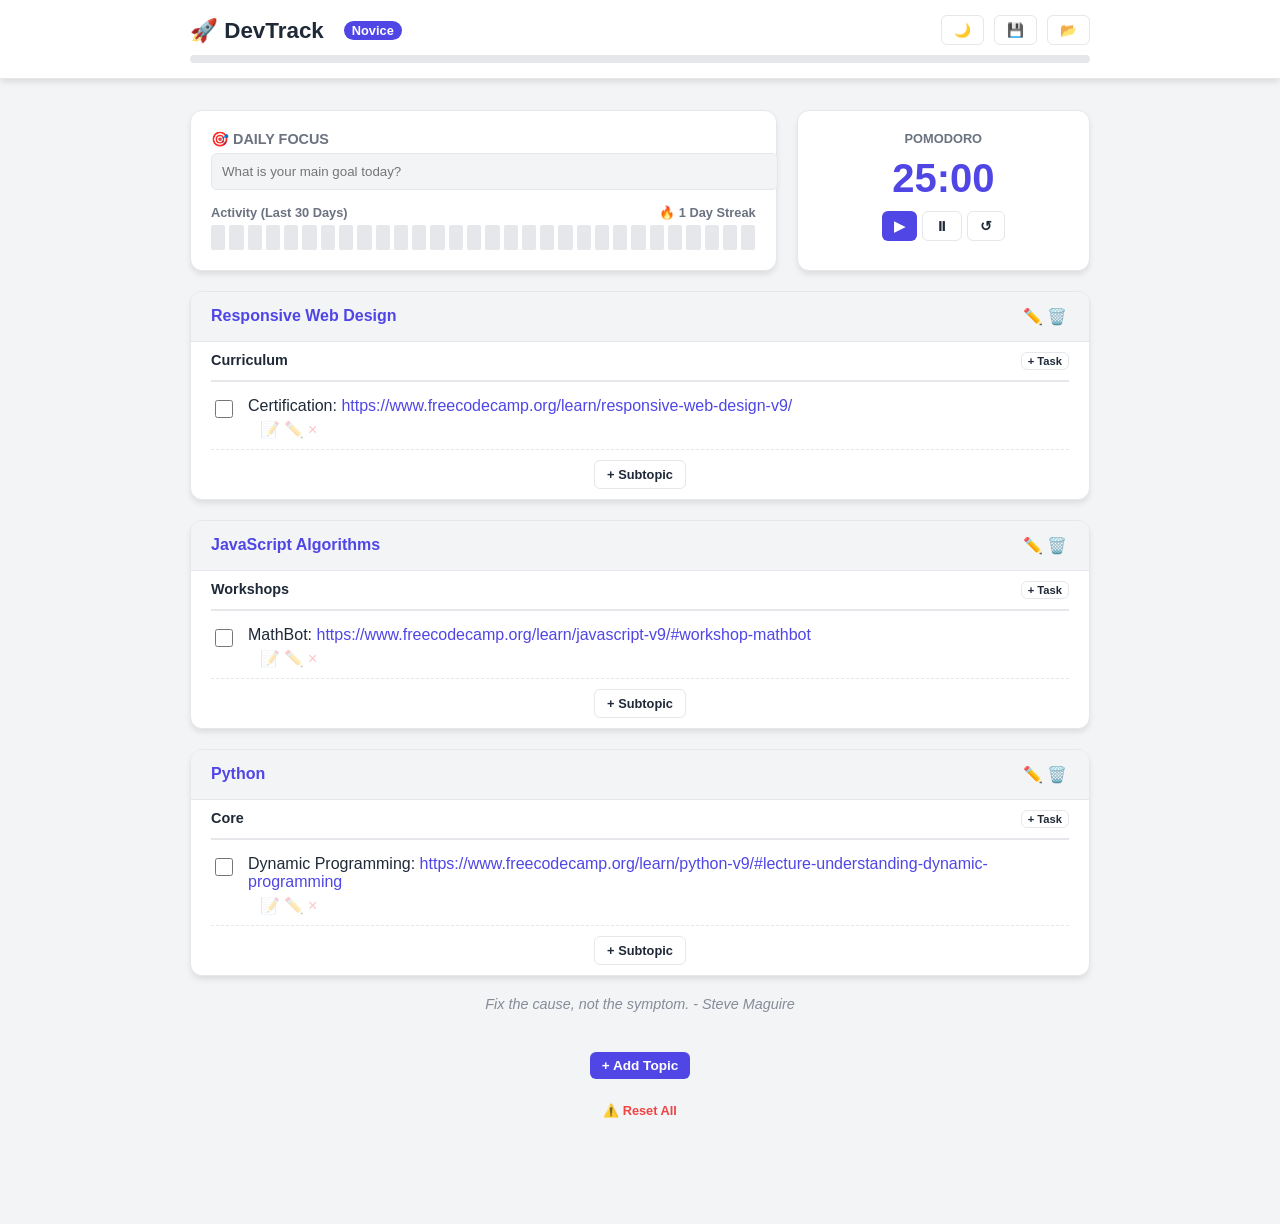
==== checklist.html @ ec43a30c "Add initial checklist.html file with structure and styles" ====
<!DOCTYPE html>
<html lang="en">
<head>
    <meta charset="UTF-8">
    <meta name="viewport" content="width=device-width, initial-scale=1.0">
    <title>DevTrack Ultimate</title>
    <style>
        :root {
            /* Light Theme */
            --bg: #f3f4f6; --card-bg: #ffffff; --text: #1f2937; --text-sub: #6b7280;
            --border: #e5e7eb; --primary: #4f46e5; --accent: #f59e0b; --success: #10b981; --danger: #ef4444;
            --heat-0: #e5e7eb; --heat-1: #9be9a8; --heat-2: #40c463; --heat-3: #30a14e; --heat-4: #216e39;
            --shadow: 0 4px 6px -1px rgba(0, 0, 0, 0.1);
        }

        [data-theme="dark"] {
            /* Dark Theme */
            --bg: #0d1117; --card-bg: #161b22; --text: #c9d1d9; --text-sub: #8b949e;
            --border: #30363d; --primary: #58a6ff; --accent: #d29922; --success: #238636; --danger: #f85149;
            --heat-0: #161b22; --heat-1: #0e4429; --heat-2: #006d32; --heat-3: #26a641; --heat-4: #39d353;
            --shadow: 0 4px 6px -1px rgba(0, 0, 0, 0.5);
        }

        body {
            font-family: -apple-system, BlinkMacSystemFont, "Segoe UI", Roboto, Helvetica, Arial, sans-serif;
            background-color: var(--bg); color: var(--text); margin: 0; padding: 20px; padding-top: 110px;
            transition: background-color 0.3s, color 0.3s;
        }

        /* Header */
        .header-container {
            position: fixed; top: 0; left: 0; right: 0; background: var(--card-bg); padding: 15px 20px;
            box-shadow: var(--shadow); z-index: 1000; border-bottom: 1px solid var(--border);
        }
        .header-top { display: flex; justify-content: space-between; align-items: center; max-width: 900px; margin: 0 auto 10px auto; }
        h1 { margin: 0; font-size: 1.4rem; display: flex; align-items: center; gap: 10px; }
        .rank-badge { font-size: 0.8rem; background: var(--primary); color: white; padding: 2px 8px; border-radius: 12px; margin-left: 10px; }
        
        .toolbar { display: flex; gap: 10px; align-items: center; }
        .btn { border: none; padding: 6px 12px; border-radius: 6px; cursor: pointer; font-weight: 600; font-size: 0.85rem; }
        .btn-outline { background: transparent; border: 1px solid var(--border); color: var(--text); }
        .btn-primary { background: var(--primary); color: white; }
        .btn-danger { color: var(--danger); background: transparent; }

        /* Progress */
        .progress-track { width: 100%; height: 8px; background: var(--border); border-radius: 4px; overflow: hidden; max-width: 900px; margin: 0 auto; }
        .progress-fill { height: 100%; background: var(--primary); width: 0%; transition: width 0.5s; }
        .progress-fill.complete { background: var(--success); }

        /* Dashboard Grid */
        .dashboard-grid { display: grid; grid-template-columns: 2fr 1fr; gap: 20px; max-width: 900px; margin: 0 auto 20px auto; }
        
        .card { background: var(--card-bg); border: 1px solid var(--border); border-radius: 12px; padding: 20px; box-shadow: var(--shadow); }
        
        /* Heatmap */
        .heatmap-container { margin-top: 15px; }
        .heatmap-title { font-size: 0.8rem; font-weight: bold; color: var(--text-sub); margin-bottom: 5px; display: flex; justify-content: space-between; }
        .heatmap-grid { display: flex; gap: 4px; justify-content: space-between; }
        .heat-cell { width: 100%; height: 25px; border-radius: 2px; background: var(--heat-0); position: relative; }
        .heat-cell:hover::after {
            content: attr(data-tooltip); position: absolute; bottom: 30px; left: 50%; transform: translateX(-50%);
            background: black; color: white; padding: 4px 8px; font-size: 0.7rem; border-radius: 4px; white-space: nowrap; z-index: 10; pointer-events: none;
        }

        /* Daily Focus */
        .focus-input { width: 100%; padding: 10px; border: 1px solid var(--border); background: var(--bg); color: var(--text); border-radius: 6px; margin-top: 5px; }
        
        /* Timer */
        .timer-display { font-size: 2.5rem; font-weight: 800; color: var(--primary); text-align: center; margin: 10px 0; font-variant-numeric: tabular-nums; }
        .timer-controls { display: flex; justify-content: center; gap: 5px; }

        /* Task List */
        .container { max-width: 900px; margin: 0 auto; }
        .topic-card { background: var(--card-bg); border-radius: 12px; box-shadow: var(--shadow); margin-bottom: 20px; border: 1px solid var(--border); overflow: hidden; }
        .topic-header { background: var(--bg); padding: 15px 20px; display: flex; justify-content: space-between; border-bottom: 1px solid var(--border); }
        .topic-title { font-weight: 700; color: var(--primary); }
        
        .subtopic-container { padding: 0 20px; }
        .subtopic-header { display: flex; justify-content: space-between; padding: 10px 0; border-bottom: 2px solid var(--border); margin-bottom: 5px; font-weight: bold; font-size: 0.9rem; }
        
        .task-item { padding: 10px 0; border-bottom: 1px dashed var(--border); display: flex; flex-direction: column; }
        .task-row { display: flex; align-items: flex-start; gap: 12px; }
        .checkbox-custom { width: 18px; height: 18px; margin-top: 3px; cursor: pointer; accent-color: var(--success); }
        .task-content { flex: 1; }
        .task-text a { color: var(--primary); text-decoration: none; }
        .task-meta { margin-top: 5px; font-size: 0.75rem; color: var(--text-sub); display: flex; gap: 10px; align-items: center; }
        .task-actions { opacity: 0.3; transition: opacity 0.2s; }
        .task-row:hover .task-actions { opacity: 1; }
        .btn-icon { background: none; border: none; cursor: pointer; font-size: 1rem; padding: 0 2px; }
        
        .notes-area { display: none; width: 96%; background: #1e1e1e; color: #eee; padding: 10px; border-radius: 6px; margin-top: 10px; font-family: monospace; border: 1px solid #333; }
        .notes-area.active { display: block; }
        .completed .task-text { text-decoration: line-through; color: var(--text-sub); }

        /* Footer Quote */
        .quote-area { text-align: center; font-style: italic; color: var(--text-sub); font-size: 0.9rem; margin-bottom: 40px; opacity: 0.8; }

        /* Confetti */
        #confetti-canvas { position: fixed; top: 0; left: 0; width: 100%; height: 100%; pointer-events: none; z-index: 9999; }
        
        @media (max-width: 600px) { .dashboard-grid { grid-template-columns: 1fr; } }
    </style>
</head>
<body>
    <canvas id="confetti-canvas"></canvas>

    <div class="header-container">
        <div class="header-top">
            <h1>🚀 DevTrack <span class="rank-badge" id="rank-badge">Novice</span></h1>
            <div class="toolbar">
                <button class="btn btn-outline" onclick="toggleTheme()" id="theme-btn">🌙</button>
                <button class="btn btn-outline" onclick="exportData()">💾</button>
                <label for="import-file" class="btn btn-outline" style="cursor:pointer;">📂</label>
                <input type="file" id="import-file" style="display:none" onchange="importData(this)">
            </div>
        </div>
        <div class="progress-track">
            <div class="progress-fill" id="global-progress"></div>
        </div>
    </div>

    <div class="dashboard-grid">
        <div class="card">
            <div style="font-weight:bold; font-size:0.9rem; color:var(--text-sub); text-transform:uppercase;">🎯 Daily Focus</div>
            <input type="text" id="daily-goal" class="focus-input" placeholder="What is your main goal today?" oninput="saveDaily()">
            
            <div class="heatmap-container">
                <div class="heatmap-title">
                    <span>Activity (Last 30 Days)</span>
                    <span id="streak-display">🔥 0 Day Streak</span>
                </div>
                <div class="heatmap-grid" id="heatmap"></div>
            </div>
        </div>

        <div class="card" style="text-align:center;">
            <div style="font-weight:bold; font-size:0.8rem; color:var(--text-sub);">POMODORO</div>
            <div class="timer-display" id="timer-display">25:00</div>
            <div class="timer-controls">
                <button class="btn btn-primary" onclick="startTimer()">▶</button>
                <button class="btn btn-outline" onclick="pauseTimer()">⏸</button>
                <button class="btn btn-outline" onclick="resetTimer()">↺</button>
            </div>
        </div>
    </div>

    <div class="container" id="app"></div>

    <div class="container quote-area" id="quote-display"></div>

    <div class="container" style="margin-bottom: 80px; text-align: center;">
        <button class="btn btn-primary" onclick="addTopic()">+ Add Topic</button>
        <br><br>
        <button class="btn btn-danger" style="font-size:0.8rem" onclick="resetData()">⚠️ Reset All</button>
    </div>

    <script>
        // --- CONFIG & DATA ---
        const quotes = [
            "First, solve the problem. Then, write the code. - John Johnson",
            "Experience is the name everyone gives to their mistakes. - Oscar Wilde",
            "Code is like humor. When you have to explain it, it’s bad. - Cory House",
            "Fix the cause, not the symptom. - Steve Maguire",
            "Make it work, make it right, make it fast. - Kent Beck"
        ];
        
        const initialData = [
            { title: "Responsive Web Design", subtopics: [{ title: "Curriculum", tasks: [{ text: "Certification: https://www.freecodecamp.org/learn/responsive-web-design-v9/", completed: false }]}] },
            { title: "JavaScript Algorithms", subtopics: [{ title: "Workshops", tasks: [{ text: "MathBot: https://www.freecodecamp.org/learn/javascript-v9/#workshop-mathbot", completed: false }]}] },
            { title: "Python", subtopics: [{ title: "Core", tasks: [{ text: "Dynamic Programming: https://www.freecodecamp.org/learn/python-v9/#lecture-understanding-dynamic-programming", completed: false }]}] }
        ];

        let data = JSON.parse(localStorage.getItem('devTrackData')) || initialData;
        let daily = JSON.parse(localStorage.getItem('devTrackDaily')) || { goal: "", date: "", streak: 0, lastVisit: "" };
        let darkMode = localStorage.getItem('devTrackTheme') === 'dark';
        
        // --- CORE FUNCTIONS ---
        const save = () => { localStorage.setItem('devTrackData', JSON.stringify(data)); render(); };
        const linkify = (text) => text.replace(/(https?:\/\/[^\s]+)/g, '<a href="$1" target="_blank">$1</a>');
        
        // --- THEME ---
        const setTheme = (isDark) => {
            document.documentElement.setAttribute('data-theme', isDark ? 'dark' : 'light');
            document.getElementById('theme-btn').innerText = isDark ? '☀️' : '🌙';
            localStorage.setItem('devTrackTheme', isDark ? 'dark' : 'light');
        }
        setTheme(darkMode);
        function toggleTheme() { darkMode = !darkMode; setTheme(darkMode); }

        // --- HEATMAP LOGIC ---
        function renderHeatmap() {
            const container = document.getElementById('heatmap');
            container.innerHTML = '';
            const today = new Date();
            const taskDates = {};

            // 1. Collect all completed dates
            data.forEach(t => t.subtopics.forEach(s => s.tasks.forEach(k => {
                if(k.completed && k.completedDate) {
                    const d = new Date(k.completedDate).toDateString();
                    taskDates[d] = (taskDates[d] || 0) + 1;
                }
            })));

            // 2. Generate last 30 days
            for (let i = 29; i >= 0; i--) {
                const d = new Date();
                d.setDate(today.getDate() - i);
                const dateStr = d.toDateString();
                const count = taskDates[dateStr] || 0;
                
                const el = document.createElement('div');
                el.className = 'heat-cell';
                
                // Determine Color Intensity (0-4)
                let intensity = 0;
                if (count > 0) intensity = 1;
                if (count > 2) intensity = 2;
                if (count > 4) intensity = 3;
                if (count > 6) intensity = 4;
                
                el.style.backgroundColor = `var(--heat-${intensity})`;
                el.setAttribute('data-tooltip', `${dateStr}: ${count} tasks`);
                container.appendChild(el);
            }
        }

        // --- RANK SYSTEM ---
        function updateRank(pct) {
            const badge = document.getElementById('rank-badge');
            let rank = "Novice";
            if (pct > 20) rank = "Apprentice";
            if (pct > 50) rank = "Developer";
            if (pct > 80) rank = "Engineer";
            if (pct === 100) rank = "Tech Lead";
            badge.innerText = rank;
        }

        // --- DAILY & TIMER ---
        function initDaily() {
            const today = new Date().toDateString();
            if (daily.date !== today) {
                const yest = new Date(); yest.setDate(yest.getDate()-1);
                if(daily.lastVisit === yest.toDateString()) daily.streak++;
                else if(daily.lastVisit !== today) daily.streak = 1; // Reset if skipped
                daily.date = today; daily.lastVisit = today; daily.goal = "";
                localStorage.setItem('devTrackDaily', JSON.stringify(daily));
            }
            document.getElementById('daily-goal').value = daily.goal;
            document.getElementById('streak-display').innerText = `🔥 ${daily.streak} Day Streak`;
            document.getElementById('quote-display').innerText = quotes[Math.floor(Math.random() * quotes.length)];
        }
        function saveDaily() { daily.goal = document.getElementById('daily-goal').value; localStorage.setItem('devTrackDaily', JSON.stringify(daily)); }

        let timerInt, timeLeft = 1500, isRunning = false;
        function updateTimer() {
            const m = Math.floor(timeLeft/60).toString().padStart(2,'0');
            const s = (timeLeft%60).toString().padStart(2,'0');
            document.getElementById('timer-display').innerText = `${m}:${s}`;
            document.title = isRunning ? `(${m}:${s}) DevTrack` : "DevTrack Ultimate";
        }
        function startTimer() {
            if(isRunning) return; isRunning = true;
            timerInt = setInterval(() => {
                timeLeft--; updateTimer();
                if(timeLeft<=0) { clearInterval(timerInt); isRunning=false; alert("Break Time!"); timeLeft=1500; updateTimer(); }
            }, 1000);
        }
        function pauseTimer() { clearInterval(timerInt); isRunning=false; updateTimer(); }
        function resetTimer() { pauseTimer(); timeLeft=1500; updateTimer(); }

        // --- RENDER APP ---
        function render() {
            const app = document.getElementById('app'); app.innerHTML = '';
            let total = 0, done = 0;

            data.forEach((topic, tIdx) => {
                const card = document.createElement('div'); card.className = 'topic-card';
                let html = `<div class="topic-header"><span class="topic-title">${topic.title}</span><div><button class="btn-icon" onclick="renameTopic(${tIdx})">✏️</button><button class="btn-icon" style="color:var(--danger)" onclick="deleteTopic(${tIdx})">🗑️</button></div></div>`;
                
                topic.subtopics.forEach((sub, sIdx) => {
                    html += `<div class="subtopic-container"><div class="subtopic-header"><span>${sub.title}</span><button class="btn btn-outline" style="padding:2px 6px; font-size:0.7rem" onclick="addTask(${tIdx}, ${sIdx})">+ Task</button></div>`;
                    sub.tasks.forEach((task, kIdx) => {
                        total++; if(task.completed) done++;
                        const checked = task.completed ? 'checked' : '';
                        const status = task.completed ? 'completed' : '';
                        const date = task.completedDate ? new Date(task.completedDate).toLocaleDateString() : '';
                        const noteClass = task.showNotes ? 'active' : '';
                        
                        html += `<div class="task-item ${status}"><div class="task-row"><input type="checkbox" class="checkbox-custom" onchange="toggleTask(${tIdx}, ${sIdx}, ${kIdx})" ${checked}><div class="task-content"><div class="task-text">${linkify(task.text)}</div><div class="task-meta"><span>${date}</span><div class="task-actions"><button class="btn-icon" onclick="toggleNote(${tIdx}, ${sIdx}, ${kIdx})">📝</button><button class="btn-icon" onclick="editTask(${tIdx}, ${sIdx}, ${kIdx})">✏️</button><button class="btn-icon" style="color:var(--danger)" onclick="deleteTask(${tIdx}, ${sIdx}, ${kIdx})">×</button></div></div></div></div><textarea class="notes-area ${noteClass}" placeholder="Code Snippets..." oninput="updateNote(this, ${tIdx}, ${sIdx}, ${kIdx})">${task.notes || ''}</textarea></div>`;
                    });
                    html += `</div>`;
                });
                html += `<div style="padding:10px; text-align:center"><button class="btn btn-outline" style="font-size:0.8rem" onclick="addSub(${tIdx})">+ Subtopic</button></div>`;
                card.innerHTML = html; app.appendChild(card);
            });

            const pct = total === 0 ? 0 : Math.round((done/total)*100);
            document.getElementById('global-progress').style.width = `${pct}%`;
            if(pct === 100) document.getElementById('global-progress').className = 'progress-fill complete';
            updateRank(pct);
            renderHeatmap();
        }

        // --- ACTIONS ---
        const addTopic = () => { const t = prompt("Topic:"); if(t) { data.push({title: t, subtopics: []}); save(); } };
        const renameTopic = (i) => { const t = prompt("Rename:", data[i].title); if(t) { data[i].title = t; save(); } };
        const deleteTopic = (i) => { if(confirm("Delete?")) { data.splice(i, 1); save(); } };
        const addSub = (i) => { const t = prompt("Subtopic:"); if(t) { data[i].subtopics.push({title: t, tasks: []}); save(); } };
        const addTask = (i,j) => { const t = prompt("Task:"); if(t) { data[i].subtopics[j].tasks.push({text: t, completed: false}); save(); } };
        const editTask = (i,j,k) => { const t = prompt("Edit:", data[i].subtopics[j].tasks[k].text); if(t) { data[i].subtopics[j].tasks[k].text = t; save(); } };
        const deleteTask = (i,j,k) => { if(confirm("Delete?")) { data[i].subtopics[j].tasks.splice(k, 1); save(); } };
        const toggleTask = (i,j,k) => { 
            const t = data[i].subtopics[j].tasks[k]; t.completed = !t.completed; 
            t.completedDate = t.completed ? new Date().toISOString() : null; 
            if(t.completed) fireConfetti(); save(); 
        };
        const toggleNote = (i,j,k) => { data[i].subtopics[j].tasks[k].showNotes = !data[i].subtopics[j].tasks[k].showNotes; save(); };
        const updateNote = (el,i,j,k) => { data[i].subtopics[j].tasks[k].notes = el.value; localStorage.setItem('devTrackData', JSON.stringify(data)); };
        const resetData = () => { if(confirm("Reset All?")) { localStorage.clear(); location.reload(); } };
        const exportData = () => { const a = document.createElement("a"); a.href = "data:text/json;charset=utf-8," + encodeURIComponent(JSON.stringify(data)); a.download = "devtrack.json"; a.click(); };
        const importData = (inp) => { const r = new FileReader(); r.onload = e => { data = JSON.parse(e.target.result); save(); alert("Loaded!"); }; r.readAsText(inp.files[0]); };

        // --- CONFETTI ---
        function fireConfetti() {
            const ctx = document.getElementById('confetti-canvas').getContext('2d');
            let w = window.innerWidth, h = window.innerHeight, particles = [];
            document.getElementById('confetti-canvas').width = w; document.getElementById('confetti-canvas').height = h;
            for(let i=0; i<50; i++) particles.push({x:Math.random()*w, y:Math.random()*h-h, c:`hsl(${Math.random()*360},100%,50%)`, s:Math.random()*5+2});
            let op = 1;
            function loop() {
                ctx.clearRect(0,0,w,h); op-=0.02;
                particles.forEach(p => { p.y+=5; ctx.fillStyle=p.c; ctx.globalAlpha=op; ctx.fillRect(p.x,p.y,p.s,p.s); });
                if(op>0) requestAnimationFrame(loop); else ctx.clearRect(0,0,w,h);
            } loop();
        }

        initDaily(); render();
    </script>
</body>
</html>
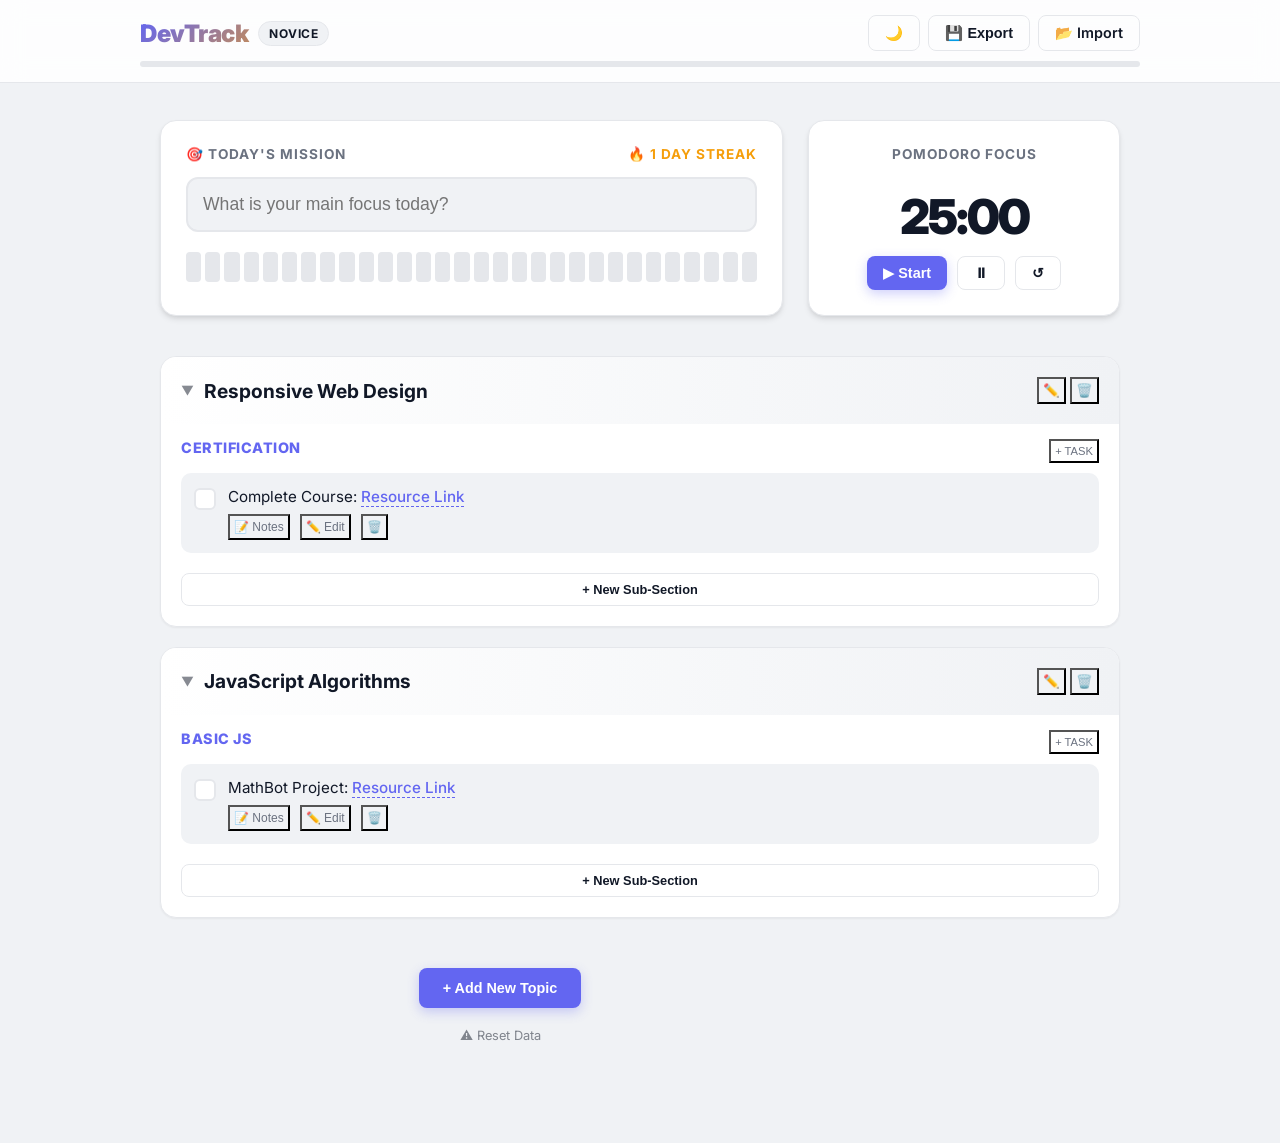
==== commit a54a4bbf: "Update print statement from 'Hello' to 'Goodbye'" ====
--- a/checklist.html
+++ b/checklist.html
@@ -3,115 +3,257 @@
 <head>
     <meta charset="UTF-8">
     <meta name="viewport" content="width=device-width, initial-scale=1.0">
-    <title>DevTrack Ultimate</title>
+    <title>DevTrack UI</title>
+    <link href="https://fonts.googleapis.com/css2?family=Inter:wght@300;400;500;700;900&display=swap" rel="stylesheet">
     <style>
         :root {
-            /* Light Theme */
-            --bg: #f3f4f6; --card-bg: #ffffff; --text: #1f2937; --text-sub: #6b7280;
-            --border: #e5e7eb; --primary: #4f46e5; --accent: #f59e0b; --success: #10b981; --danger: #ef4444;
-            --heat-0: #e5e7eb; --heat-1: #9be9a8; --heat-2: #40c463; --heat-3: #30a14e; --heat-4: #216e39;
-            --shadow: 0 4px 6px -1px rgba(0, 0, 0, 0.1);
+            /* Modern Palette */
+            --bg: #f0f2f5;
+            --surface: #ffffff;
+            --surface-glass: rgba(255, 255, 255, 0.85);
+            --text: #111827;
+            --text-sub: #6b7280;
+            --border: #e5e7eb;
+            --primary: #6366f1; /* Indigo */
+            --primary-glow: rgba(99, 102, 241, 0.3);
+            --accent: #f59e0b;
+            --success: #10b981;
+            --danger: #ef4444;
+            --shadow-sm: 0 1px 2px 0 rgba(0, 0, 0, 0.05);
+            --shadow-md: 0 4px 6px -1px rgba(0, 0, 0, 0.1), 0 2px 4px -1px rgba(0, 0, 0, 0.06);
+            --shadow-lg: 0 10px 15px -3px rgba(0, 0, 0, 0.1), 0 4px 6px -2px rgba(0, 0, 0, 0.05);
+            
+            /* Heatmap Colors */
+            --heat-0: #e5e7eb;
+            --heat-1: #c7d2fe;
+            --heat-2: #818cf8;
+            --heat-3: #6366f1;
+            --heat-4: #312e81;
         }
 
         [data-theme="dark"] {
-            /* Dark Theme */
-            --bg: #0d1117; --card-bg: #161b22; --text: #c9d1d9; --text-sub: #8b949e;
-            --border: #30363d; --primary: #58a6ff; --accent: #d29922; --success: #238636; --danger: #f85149;
-            --heat-0: #161b22; --heat-1: #0e4429; --heat-2: #006d32; --heat-3: #26a641; --heat-4: #39d353;
-            --shadow: 0 4px 6px -1px rgba(0, 0, 0, 0.5);
-        }
+            --bg: #0f172a;
+            --surface: #1e293b;
+            --surface-glass: rgba(30, 41, 59, 0.85);
+            --text: #f1f5f9;
+            --text-sub: #94a3b8;
+            --border: #334155;
+            --primary: #818cf8;
+            --primary-glow: rgba(129, 140, 248, 0.3);
+            --accent: #fbbf24;
+            --heat-0: #1e293b;
+            --heat-1: #1e3a8a;
+            --heat-2: #3730a3;
+            --heat-3: #6366f1;
+            --heat-4: #818cf8;
+        }
+
+        * { box-sizing: border-box; outline: none; }
 
         body {
-            font-family: -apple-system, BlinkMacSystemFont, "Segoe UI", Roboto, Helvetica, Arial, sans-serif;
-            background-color: var(--bg); color: var(--text); margin: 0; padding: 20px; padding-top: 110px;
-            transition: background-color 0.3s, color 0.3s;
-        }
-
-        /* Header */
+            font-family: 'Inter', sans-serif;
+            background-color: var(--bg);
+            color: var(--text);
+            margin: 0;
+            padding-top: 100px;
+            padding-bottom: 50px;
+            transition: background 0.3s ease, color 0.3s ease;
+        }
+
+        /* --- SCROLLBAR --- */
+        ::-webkit-scrollbar { width: 8px; }
+        ::-webkit-scrollbar-track { background: var(--bg); }
+        ::-webkit-scrollbar-thumb { background: var(--text-sub); border-radius: 4px; opacity: 0.5; }
+
+        /* --- HEADER (Glassmorphism) --- */
         .header-container {
-            position: fixed; top: 0; left: 0; right: 0; background: var(--card-bg); padding: 15px 20px;
-            box-shadow: var(--shadow); z-index: 1000; border-bottom: 1px solid var(--border);
-        }
-        .header-top { display: flex; justify-content: space-between; align-items: center; max-width: 900px; margin: 0 auto 10px auto; }
-        h1 { margin: 0; font-size: 1.4rem; display: flex; align-items: center; gap: 10px; }
-        .rank-badge { font-size: 0.8rem; background: var(--primary); color: white; padding: 2px 8px; border-radius: 12px; margin-left: 10px; }
-        
-        .toolbar { display: flex; gap: 10px; align-items: center; }
-        .btn { border: none; padding: 6px 12px; border-radius: 6px; cursor: pointer; font-weight: 600; font-size: 0.85rem; }
+            position: fixed; top: 0; left: 0; right: 0;
+            background: var(--surface-glass);
+            backdrop-filter: blur(12px);
+            -webkit-backdrop-filter: blur(12px);
+            border-bottom: 1px solid var(--border);
+            z-index: 1000;
+            padding: 15px 20px;
+            transition: all 0.3s ease;
+        }
+
+        .header-inner { max-width: 1000px; margin: 0 auto; display: flex; justify-content: space-between; align-items: center; margin-bottom: 10px; }
+        
+        h1 { 
+            margin: 0; font-weight: 900; font-size: 1.5rem; letter-spacing: -0.5px; 
+            background: linear-gradient(135deg, var(--primary), var(--accent));
+            -webkit-background-clip: text;
+            -webkit-text-fill-color: transparent;
+            display: flex; align-items: center; gap: 10px;
+        }
+
+        .rank-badge {
+            font-size: 0.75rem; font-weight: 700; letter-spacing: 0.5px; text-transform: uppercase;
+            background: var(--bg); color: var(--text); padding: 4px 10px; border-radius: 20px;
+            border: 1px solid var(--border); -webkit-text-fill-color: var(--text);
+        }
+
+        /* --- BUTTONS --- */
+        .btn {
+            border: none; padding: 8px 16px; border-radius: 8px; cursor: pointer;
+            font-weight: 600; font-size: 0.9rem; transition: all 0.2s ease;
+            display: inline-flex; align-items: center; justify-content: center; gap: 6px;
+        }
+        .btn:active { transform: scale(0.96); }
+        
+        .btn-primary { 
+            background: var(--primary); color: white; 
+            box-shadow: 0 4px 12px var(--primary-glow);
+        }
+        .btn-primary:hover { transform: translateY(-1px); box-shadow: 0 6px 16px var(--primary-glow); }
+        
         .btn-outline { background: transparent; border: 1px solid var(--border); color: var(--text); }
-        .btn-primary { background: var(--primary); color: white; }
-        .btn-danger { color: var(--danger); background: transparent; }
-
-        /* Progress */
-        .progress-track { width: 100%; height: 8px; background: var(--border); border-radius: 4px; overflow: hidden; max-width: 900px; margin: 0 auto; }
-        .progress-fill { height: 100%; background: var(--primary); width: 0%; transition: width 0.5s; }
-        .progress-fill.complete { background: var(--success); }
-
-        /* Dashboard Grid */
-        .dashboard-grid { display: grid; grid-template-columns: 2fr 1fr; gap: 20px; max-width: 900px; margin: 0 auto 20px auto; }
-        
-        .card { background: var(--card-bg); border: 1px solid var(--border); border-radius: 12px; padding: 20px; box-shadow: var(--shadow); }
-        
-        /* Heatmap */
-        .heatmap-container { margin-top: 15px; }
-        .heatmap-title { font-size: 0.8rem; font-weight: bold; color: var(--text-sub); margin-bottom: 5px; display: flex; justify-content: space-between; }
-        .heatmap-grid { display: flex; gap: 4px; justify-content: space-between; }
-        .heat-cell { width: 100%; height: 25px; border-radius: 2px; background: var(--heat-0); position: relative; }
+        .btn-outline:hover { background: var(--bg); border-color: var(--text-sub); }
+        
+        .btn-ghost { background: transparent; color: var(--text-sub); padding: 4px; }
+        .btn-ghost:hover { color: var(--text); background: var(--bg); border-radius: 4px; }
+
+        /* --- PROGRESS BAR --- */
+        .progress-track {
+            width: 100%; height: 6px; background: var(--border); border-radius: 10px;
+            overflow: hidden; max-width: 1000px; margin: 0 auto;
+        }
+        .progress-fill {
+            height: 100%; background: linear-gradient(90deg, var(--primary), var(--accent));
+            width: 0%; transition: width 0.8s cubic-bezier(0.22, 1, 0.36, 1);
+        }
+
+        /* --- DASHBOARD LAYOUT --- */
+        .container { max-width: 1000px; margin: 0 auto; padding: 0 20px; }
+        
+        .dashboard-grid {
+            display: grid; grid-template-columns: 2fr 1fr; gap: 25px;
+            margin-bottom: 40px; margin-top: 20px;
+        }
+
+        .card {
+            background: var(--surface); border-radius: 16px; padding: 25px;
+            box-shadow: var(--shadow-md); border: 1px solid var(--border);
+            transition: transform 0.3s ease, box-shadow 0.3s ease;
+        }
+        .card:hover { transform: translateY(-2px); box-shadow: var(--shadow-lg); }
+
+        .card-title {
+            font-size: 0.85rem; font-weight: 700; text-transform: uppercase; letter-spacing: 1px;
+            color: var(--text-sub); margin-bottom: 15px; display: flex; justify-content: space-between;
+        }
+
+        .focus-input {
+            width: 100%; padding: 15px; font-size: 1.1rem; border: 2px solid var(--border);
+            border-radius: 12px; background: var(--bg); color: var(--text);
+            transition: border-color 0.3s;
+        }
+        .focus-input:focus { border-color: var(--primary); }
+
+        /* --- HEATMAP --- */
+        .heatmap-grid { display: flex; gap: 4px; margin-top: 20px; height: 30px; align-items: flex-end; }
+        .heat-cell { 
+            flex: 1; border-radius: 4px; background: var(--heat-0); 
+            transition: height 0.3s, background-color 0.3s; height: 100%; position: relative;
+        }
+        .heat-cell:hover { transform: scale(1.2); z-index: 2; cursor: pointer; }
         .heat-cell:hover::after {
-            content: attr(data-tooltip); position: absolute; bottom: 30px; left: 50%; transform: translateX(-50%);
-            background: black; color: white; padding: 4px 8px; font-size: 0.7rem; border-radius: 4px; white-space: nowrap; z-index: 10; pointer-events: none;
-        }
-
-        /* Daily Focus */
-        .focus-input { width: 100%; padding: 10px; border: 1px solid var(--border); background: var(--bg); color: var(--text); border-radius: 6px; margin-top: 5px; }
-        
-        /* Timer */
-        .timer-display { font-size: 2.5rem; font-weight: 800; color: var(--primary); text-align: center; margin: 10px 0; font-variant-numeric: tabular-nums; }
-        .timer-controls { display: flex; justify-content: center; gap: 5px; }
-
-        /* Task List */
-        .container { max-width: 900px; margin: 0 auto; }
-        .topic-card { background: var(--card-bg); border-radius: 12px; box-shadow: var(--shadow); margin-bottom: 20px; border: 1px solid var(--border); overflow: hidden; }
-        .topic-header { background: var(--bg); padding: 15px 20px; display: flex; justify-content: space-between; border-bottom: 1px solid var(--border); }
-        .topic-title { font-weight: 700; color: var(--primary); }
-        
-        .subtopic-container { padding: 0 20px; }
-        .subtopic-header { display: flex; justify-content: space-between; padding: 10px 0; border-bottom: 2px solid var(--border); margin-bottom: 5px; font-weight: bold; font-size: 0.9rem; }
-        
-        .task-item { padding: 10px 0; border-bottom: 1px dashed var(--border); display: flex; flex-direction: column; }
-        .task-row { display: flex; align-items: flex-start; gap: 12px; }
-        .checkbox-custom { width: 18px; height: 18px; margin-top: 3px; cursor: pointer; accent-color: var(--success); }
-        .task-content { flex: 1; }
-        .task-text a { color: var(--primary); text-decoration: none; }
-        .task-meta { margin-top: 5px; font-size: 0.75rem; color: var(--text-sub); display: flex; gap: 10px; align-items: center; }
-        .task-actions { opacity: 0.3; transition: opacity 0.2s; }
-        .task-row:hover .task-actions { opacity: 1; }
-        .btn-icon { background: none; border: none; cursor: pointer; font-size: 1rem; padding: 0 2px; }
-        
-        .notes-area { display: none; width: 96%; background: #1e1e1e; color: #eee; padding: 10px; border-radius: 6px; margin-top: 10px; font-family: monospace; border: 1px solid #333; }
+            content: attr(data-tooltip); position: absolute; bottom: 35px; left: 50%; transform: translateX(-50%);
+            background: var(--text); color: var(--bg); padding: 6px 10px; font-size: 0.75rem; 
+            border-radius: 6px; white-space: nowrap; font-weight: 600;
+        }
+
+        /* --- TIMER --- */
+        .timer-display { font-size: 3rem; font-weight: 900; text-align: center; color: var(--text); margin: 10px 0; letter-spacing: -2px; }
+        .timer-actions { display: flex; justify-content: center; gap: 10px; }
+
+        /* --- TOPIC LIST --- */
+        .topic-card {
+            background: var(--surface); border-radius: 16px; margin-bottom: 20px;
+            box-shadow: var(--shadow-sm); border: 1px solid var(--border); overflow: hidden;
+            animation: slideUp 0.5s ease forwards; opacity: 0;
+        }
+
+        .topic-header {
+            padding: 20px; background: linear-gradient(to right, var(--surface), var(--bg));
+            display: flex; justify-content: space-between; align-items: center;
+            cursor: pointer; user-select: none;
+        }
+        .topic-header:hover { background: var(--bg); }
+        .topic-title { font-size: 1.2rem; font-weight: 700; color: var(--text); }
+
+        .topic-content { display: none; padding-bottom: 10px; }
+        .topic-content.open { display: block; animation: fadeIn 0.3s ease; }
+
+        /* --- TASKS --- */
+        .subtopic-wrapper { padding: 0 20px; margin-bottom: 10px; }
+        .subtopic-title {
+            font-size: 0.9rem; font-weight: 800; color: var(--primary);
+            margin: 15px 0 10px 0; text-transform: uppercase; letter-spacing: 0.5px;
+            display: flex; justify-content: space-between;
+        }
+
+        .task-item {
+            display: flex; align-items: flex-start; padding: 12px; margin-bottom: 8px;
+            background: var(--bg); border-radius: 10px; border: 1px solid transparent;
+            transition: all 0.2s; gap: 12px;
+        }
+        .task-item:hover { border-color: var(--primary); background: var(--surface); box-shadow: var(--shadow-sm); }
+        .task-item.completed { opacity: 0.6; background: transparent; }
+        
+        /* Custom Checkbox */
+        .checkbox-wrapper {
+            min-width: 22px; height: 22px; border: 2px solid var(--border); border-radius: 6px;
+            display: flex; align-items: center; justify-content: center; cursor: pointer;
+            transition: all 0.2s; background: var(--surface); margin-top: 2px;
+        }
+        .checkbox-wrapper.checked { background: var(--success); border-color: var(--success); }
+        .checkbox-wrapper svg { width: 14px; height: 14px; color: white; display: none; }
+        .checkbox-wrapper.checked svg { display: block; }
+
+        .task-text { flex: 1; font-size: 0.95rem; line-height: 1.5; }
+        .task-text a { color: var(--primary); text-decoration: none; font-weight: 500; border-bottom: 1px dashed var(--primary); }
+        .completed .task-text { text-decoration: line-through; color: var(--text-sub); }
+
+        /* Notes */
+        .notes-area {
+            width: 100%; background: var(--text); color: var(--bg); border-radius: 8px;
+            padding: 10px; margin-top: 10px; font-family: monospace; font-size: 0.9rem;
+            border: none; display: none;
+        }
         .notes-area.active { display: block; }
-        .completed .task-text { text-decoration: line-through; color: var(--text-sub); }
-
-        /* Footer Quote */
-        .quote-area { text-align: center; font-style: italic; color: var(--text-sub); font-size: 0.9rem; margin-bottom: 40px; opacity: 0.8; }
-
-        /* Confetti */
-        #confetti-canvas { position: fixed; top: 0; left: 0; width: 100%; height: 100%; pointer-events: none; z-index: 9999; }
-        
-        @media (max-width: 600px) { .dashboard-grid { grid-template-columns: 1fr; } }
+
+        /* --- TOAST NOTIFICATION --- */
+        #toast-container { position: fixed; bottom: 20px; right: 20px; z-index: 9999; }
+        .toast {
+            background: var(--text); color: var(--bg); padding: 12px 20px; border-radius: 8px;
+            margin-top: 10px; box-shadow: var(--shadow-lg); font-weight: 600; font-size: 0.9rem;
+            animation: slideInRight 0.3s ease forwards; display: flex; align-items: center; gap: 10px;
+        }
+
+        /* --- ANIMATIONS --- */
+        @keyframes slideUp { from { transform: translateY(20px); opacity: 0; } to { transform: translateY(0); opacity: 1; } }
+        @keyframes fadeIn { from { opacity: 0; } to { opacity: 1; } }
+        @keyframes slideInRight { from { transform: translateX(100%); opacity: 0; } to { transform: translateX(0); opacity: 1; } }
+
+        @media (max-width: 768px) { .dashboard-grid { grid-template-columns: 1fr; } }
     </style>
 </head>
 <body>
-    <canvas id="confetti-canvas"></canvas>
+
+    <canvas id="confetti-canvas" style="position:fixed; top:0; left:0; pointer-events:none; z-index:9999;"></canvas>
+
+    <div id="toast-container"></div>
 
     <div class="header-container">
-        <div class="header-top">
-            <h1>🚀 DevTrack <span class="rank-badge" id="rank-badge">Novice</span></h1>
-            <div class="toolbar">
+        <div class="header-inner">
+            <h1>DevTrack <span class="rank-badge" id="rank-badge">Novice</span></h1>
+            <div style="display: flex; gap: 8px;">
                 <button class="btn btn-outline" onclick="toggleTheme()" id="theme-btn">🌙</button>
-                <button class="btn btn-outline" onclick="exportData()">💾</button>
-                <label for="import-file" class="btn btn-outline" style="cursor:pointer;">📂</label>
-                <input type="file" id="import-file" style="display:none" onchange="importData(this)">
+                <button class="btn btn-outline" onclick="exportData()">💾 Export</button>
+                <label class="btn btn-outline" style="cursor:pointer">
+                    📂 Import <input type="file" style="display:none" onchange="importData(this)">
+                </label>
             </div>
         </div>
         <div class="progress-track">
@@ -119,65 +261,57 @@
         </div>
     </div>
 
-    <div class="dashboard-grid">
-        <div class="card">
-            <div style="font-weight:bold; font-size:0.9rem; color:var(--text-sub); text-transform:uppercase;">🎯 Daily Focus</div>
-            <input type="text" id="daily-goal" class="focus-input" placeholder="What is your main goal today?" oninput="saveDaily()">
-            
-            <div class="heatmap-container">
-                <div class="heatmap-title">
-                    <span>Activity (Last 30 Days)</span>
-                    <span id="streak-display">🔥 0 Day Streak</span>
+    <div class="container">
+        <div class="dashboard-grid">
+            <div class="card">
+                <div class="card-title">
+                    <span>🎯 Today's Mission</span>
+                    <span id="streak-display" style="color:var(--accent)">🔥 0 Days</span>
                 </div>
+                <input type="text" id="daily-goal" class="focus-input" placeholder="What is your main focus today?" oninput="saveDaily()">
+                
                 <div class="heatmap-grid" id="heatmap"></div>
             </div>
-        </div>
-
-        <div class="card" style="text-align:center;">
-            <div style="font-weight:bold; font-size:0.8rem; color:var(--text-sub);">POMODORO</div>
-            <div class="timer-display" id="timer-display">25:00</div>
-            <div class="timer-controls">
-                <button class="btn btn-primary" onclick="startTimer()">▶</button>
-                <button class="btn btn-outline" onclick="pauseTimer()">⏸</button>
-                <button class="btn btn-outline" onclick="resetTimer()">↺</button>
+
+            <div class="card" style="text-align: center; display: flex; flex-direction: column; justify-content: center;">
+                <div class="card-title" style="justify-content: center;">POMODORO FOCUS</div>
+                <div class="timer-display" id="timer-display">25:00</div>
+                <div class="timer-actions">
+                    <button class="btn btn-primary" onclick="startTimer()">▶ Start</button>
+                    <button class="btn btn-outline" onclick="pauseTimer()">⏸</button>
+                    <button class="btn btn-outline" onclick="resetTimer()">↺</button>
+                </div>
             </div>
         </div>
     </div>
 
     <div class="container" id="app"></div>
 
-    <div class="container quote-area" id="quote-display"></div>
-
-    <div class="container" style="margin-bottom: 80px; text-align: center;">
-        <button class="btn btn-primary" onclick="addTopic()">+ Add Topic</button>
-        <br><br>
-        <button class="btn btn-danger" style="font-size:0.8rem" onclick="resetData()">⚠️ Reset All</button>
+    <div class="container" style="text-align: center; margin: 50px 0;">
+        <button class="btn btn-primary" style="padding: 12px 24px;" onclick="addTopic()">+ Add New Topic</button>
+        <p style="margin-top: 20px; opacity: 0.5; font-size: 0.8rem; cursor: pointer;" onclick="resetData()">⚠️ Reset Data</p>
     </div>
 
     <script>
-        // --- CONFIG & DATA ---
-        const quotes = [
-            "First, solve the problem. Then, write the code. - John Johnson",
-            "Experience is the name everyone gives to their mistakes. - Oscar Wilde",
-            "Code is like humor. When you have to explain it, it’s bad. - Cory House",
-            "Fix the cause, not the symptom. - Steve Maguire",
-            "Make it work, make it right, make it fast. - Kent Beck"
+        // --- STATE ---
+        const initialData = [
+            { title: "Responsive Web Design", collapsed: false, subtopics: [{ title: "Certification", tasks: [{ text: "Complete Course: https://www.freecodecamp.org/learn/responsive-web-design-v9/", completed: false }]}] },
+            { title: "JavaScript Algorithms", collapsed: false, subtopics: [{ title: "Basic JS", tasks: [{ text: "MathBot Project: https://www.freecodecamp.org/learn/javascript-v9/#workshop-mathbot", completed: false }]}] }
         ];
         
-        const initialData = [
-            { title: "Responsive Web Design", subtopics: [{ title: "Curriculum", tasks: [{ text: "Certification: https://www.freecodecamp.org/learn/responsive-web-design-v9/", completed: false }]}] },
-            { title: "JavaScript Algorithms", subtopics: [{ title: "Workshops", tasks: [{ text: "MathBot: https://www.freecodecamp.org/learn/javascript-v9/#workshop-mathbot", completed: false }]}] },
-            { title: "Python", subtopics: [{ title: "Core", tasks: [{ text: "Dynamic Programming: https://www.freecodecamp.org/learn/python-v9/#lecture-understanding-dynamic-programming", completed: false }]}] }
-        ];
-
         let data = JSON.parse(localStorage.getItem('devTrackData')) || initialData;
         let daily = JSON.parse(localStorage.getItem('devTrackDaily')) || { goal: "", date: "", streak: 0, lastVisit: "" };
         let darkMode = localStorage.getItem('devTrackTheme') === 'dark';
-        
-        // --- CORE FUNCTIONS ---
+
+        // --- UTILS ---
         const save = () => { localStorage.setItem('devTrackData', JSON.stringify(data)); render(); };
-        const linkify = (text) => text.replace(/(https?:\/\/[^\s]+)/g, '<a href="$1" target="_blank">$1</a>');
-        
+        const showToast = (msg) => {
+            const t = document.createElement('div'); t.className = 'toast'; t.innerHTML = `✅ ${msg}`;
+            document.getElementById('toast-container').appendChild(t);
+            setTimeout(() => t.remove(), 3000);
+        };
+        const linkify = (text) => text.replace(/(https?:\/\/[^\s]+)/g, '<a href="$1" target="_blank">Resource Link</a>');
+
         // --- THEME ---
         const setTheme = (isDark) => {
             document.documentElement.setAttribute('data-theme', isDark ? 'dark' : 'light');
@@ -187,153 +321,171 @@
         setTheme(darkMode);
         function toggleTheme() { darkMode = !darkMode; setTheme(darkMode); }
 
-        // --- HEATMAP LOGIC ---
+        // --- RENDER APP ---
+        function render() {
+            const app = document.getElementById('app'); app.innerHTML = '';
+            let total = 0, done = 0;
+
+            data.forEach((topic, tIdx) => {
+                const card = document.createElement('div');
+                card.className = 'topic-card';
+                card.style.animationDelay = `${tIdx * 0.1}s`;
+
+                // Header
+                const header = document.createElement('div');
+                header.className = 'topic-header';
+                header.innerHTML = `<div style="display:flex; align-items:center; gap:10px;">
+                                        <span style="font-size:0.8rem; opacity:0.5;">${topic.collapsed ? '▶' : '▼'}</span>
+                                        <span class="topic-title">${topic.title}</span>
+                                    </div>
+                                    <div>
+                                        <button class="btn-ghost" onclick="event.stopPropagation(); renameTopic(${tIdx})">✏️</button>
+                                        <button class="btn-ghost" style="color:var(--danger)" onclick="event.stopPropagation(); deleteTopic(${tIdx})">🗑️</button>
+                                    </div>`;
+                header.onclick = () => { topic.collapsed = !topic.collapsed; save(); };
+                card.appendChild(header);
+
+                // Content
+                const content = document.createElement('div');
+                content.className = `topic-content ${topic.collapsed ? '' : 'open'}`;
+                
+                topic.subtopics.forEach((sub, sIdx) => {
+                    const subDiv = document.createElement('div');
+                    subDiv.className = 'subtopic-wrapper';
+                    subDiv.innerHTML = `<div class="subtopic-title">
+                                            ${sub.title} 
+                                            <button class="btn-ghost" style="font-size:0.7rem" onclick="addTask(${tIdx}, ${sIdx})">+ TASK</button>
+                                        </div>`;
+                    
+                    sub.tasks.forEach((task, kIdx) => {
+                        total++; if(task.completed) done++;
+                        const isChecked = task.completed ? 'checked' : '';
+                        const isDone = task.completed ? 'completed' : '';
+                        
+                        const taskEl = document.createElement('div');
+                        taskEl.className = `task-item ${isDone}`;
+                        taskEl.innerHTML = `
+                            <div class="checkbox-wrapper ${isChecked}" onclick="toggleTask(${tIdx}, ${sIdx}, ${kIdx})">
+                                <svg viewBox="0 0 24 24" fill="none" stroke="currentColor" stroke-width="3"><polyline points="20 6 9 17 4 12"></polyline></svg>
+                            </div>
+                            <div style="flex:1">
+                                <div class="task-text">${linkify(task.text)}</div>
+                                <div style="margin-top:5px; display:flex; gap:10px;">
+                                    <button class="btn-ghost" style="font-size:0.75rem;" onclick="toggleNote(${tIdx}, ${sIdx}, ${kIdx})">📝 Notes</button>
+                                    <button class="btn-ghost" style="font-size:0.75rem;" onclick="editTask(${tIdx}, ${sIdx}, ${kIdx})">✏️ Edit</button>
+                                    <button class="btn-ghost" style="font-size:0.75rem; color:var(--danger)" onclick="deleteTask(${tIdx}, ${sIdx}, ${kIdx})">🗑️</button>
+                                </div>
+                                <textarea class="notes-area ${task.showNotes ? 'active' : ''}" placeholder="Type notes here..." oninput="updateNote(this, ${tIdx}, ${sIdx}, ${kIdx})">${task.notes || ''}</textarea>
+                            </div>
+                        `;
+                        subDiv.appendChild(taskEl);
+                    });
+                    content.appendChild(subDiv);
+                });
+                
+                // Add Subtopic Btn
+                const addSubDiv = document.createElement('div');
+                addSubDiv.style.padding = "10px 20px";
+                addSubDiv.innerHTML = `<button class="btn btn-outline" style="width:100%; font-size:0.8rem" onclick="addSub(${tIdx})">+ New Sub-Section</button>`;
+                content.appendChild(addSubDiv);
+
+                card.appendChild(content);
+                app.appendChild(card);
+            });
+
+            // Global Stats
+            const pct = total === 0 ? 0 : Math.round((done/total)*100);
+            document.getElementById('global-progress').style.width = `${pct}%`;
+            updateRank(pct);
+            renderHeatmap();
+        }
+
+        // --- HEATMAP ---
         function renderHeatmap() {
-            const container = document.getElementById('heatmap');
-            container.innerHTML = '';
+            const el = document.getElementById('heatmap'); el.innerHTML = '';
             const today = new Date();
-            const taskDates = {};
-
-            // 1. Collect all completed dates
+            const counts = {};
+            
             data.forEach(t => t.subtopics.forEach(s => s.tasks.forEach(k => {
                 if(k.completed && k.completedDate) {
                     const d = new Date(k.completedDate).toDateString();
-                    taskDates[d] = (taskDates[d] || 0) + 1;
+                    counts[d] = (counts[d] || 0) + 1;
                 }
             })));
 
-            // 2. Generate last 30 days
-            for (let i = 29; i >= 0; i--) {
-                const d = new Date();
-                d.setDate(today.getDate() - i);
+            for(let i=29; i>=0; i--) {
+                const d = new Date(); d.setDate(today.getDate()-i);
                 const dateStr = d.toDateString();
-                const count = taskDates[dateStr] || 0;
-                
-                const el = document.createElement('div');
-                el.className = 'heat-cell';
-                
-                // Determine Color Intensity (0-4)
-                let intensity = 0;
-                if (count > 0) intensity = 1;
-                if (count > 2) intensity = 2;
-                if (count > 4) intensity = 3;
-                if (count > 6) intensity = 4;
-                
-                el.style.backgroundColor = `var(--heat-${intensity})`;
-                el.setAttribute('data-tooltip', `${dateStr}: ${count} tasks`);
-                container.appendChild(el);
+                const c = counts[dateStr] || 0;
+                const cell = document.createElement('div');
+                cell.className = 'heat-cell';
+                cell.style.background = `var(--heat-${Math.min(c, 4)})`;
+                cell.setAttribute('data-tooltip', `${dateStr}: ${c} tasks`);
+                el.appendChild(cell);
             }
         }
 
-        // --- RANK SYSTEM ---
         function updateRank(pct) {
-            const badge = document.getElementById('rank-badge');
-            let rank = "Novice";
-            if (pct > 20) rank = "Apprentice";
-            if (pct > 50) rank = "Developer";
-            if (pct > 80) rank = "Engineer";
-            if (pct === 100) rank = "Tech Lead";
-            badge.innerText = rank;
-        }
-
-        // --- DAILY & TIMER ---
-        function initDaily() {
-            const today = new Date().toDateString();
-            if (daily.date !== today) {
-                const yest = new Date(); yest.setDate(yest.getDate()-1);
-                if(daily.lastVisit === yest.toDateString()) daily.streak++;
-                else if(daily.lastVisit !== today) daily.streak = 1; // Reset if skipped
-                daily.date = today; daily.lastVisit = today; daily.goal = "";
-                localStorage.setItem('devTrackDaily', JSON.stringify(daily));
-            }
-            document.getElementById('daily-goal').value = daily.goal;
-            document.getElementById('streak-display').innerText = `🔥 ${daily.streak} Day Streak`;
-            document.getElementById('quote-display').innerText = quotes[Math.floor(Math.random() * quotes.length)];
-        }
-        function saveDaily() { daily.goal = document.getElementById('daily-goal').value; localStorage.setItem('devTrackDaily', JSON.stringify(daily)); }
-
-        let timerInt, timeLeft = 1500, isRunning = false;
+            const ranks = ["Novice", "Apprentice", "Developer", "Engineer", "Tech Lead"];
+            const r = ranks[Math.floor((pct/101)*5)] || "Novice";
+            document.getElementById('rank-badge').innerText = r;
+        }
+
+        // --- TIMER ---
+        let timerInt, timeLeft=1500, isRun=false;
         function updateTimer() {
             const m = Math.floor(timeLeft/60).toString().padStart(2,'0');
             const s = (timeLeft%60).toString().padStart(2,'0');
             document.getElementById('timer-display').innerText = `${m}:${s}`;
-            document.title = isRunning ? `(${m}:${s}) DevTrack` : "DevTrack Ultimate";
-        }
-        function startTimer() {
-            if(isRunning) return; isRunning = true;
-            timerInt = setInterval(() => {
-                timeLeft--; updateTimer();
-                if(timeLeft<=0) { clearInterval(timerInt); isRunning=false; alert("Break Time!"); timeLeft=1500; updateTimer(); }
-            }, 1000);
-        }
-        function pauseTimer() { clearInterval(timerInt); isRunning=false; updateTimer(); }
+            document.title = isRun ? `(${m}:${s}) DevTrack` : "DevTrack";
+        }
+        function startTimer() { if(isRun)return; isRun=true; timerInt=setInterval(()=>{timeLeft--;updateTimer();if(timeLeft<=0){pauseTimer();showToast("Time's up!");timeLeft=1500;updateTimer();}},1000); }
+        function pauseTimer() { clearInterval(timerInt); isRun=false; }
         function resetTimer() { pauseTimer(); timeLeft=1500; updateTimer(); }
 
-        // --- RENDER APP ---
-        function render() {
-            const app = document.getElementById('app'); app.innerHTML = '';
-            let total = 0, done = 0;
-
-            data.forEach((topic, tIdx) => {
-                const card = document.createElement('div'); card.className = 'topic-card';
-                let html = `<div class="topic-header"><span class="topic-title">${topic.title}</span><div><button class="btn-icon" onclick="renameTopic(${tIdx})">✏️</button><button class="btn-icon" style="color:var(--danger)" onclick="deleteTopic(${tIdx})">🗑️</button></div></div>`;
-                
-                topic.subtopics.forEach((sub, sIdx) => {
-                    html += `<div class="subtopic-container"><div class="subtopic-header"><span>${sub.title}</span><button class="btn btn-outline" style="padding:2px 6px; font-size:0.7rem" onclick="addTask(${tIdx}, ${sIdx})">+ Task</button></div>`;
-                    sub.tasks.forEach((task, kIdx) => {
-                        total++; if(task.completed) done++;
-                        const checked = task.completed ? 'checked' : '';
-                        const status = task.completed ? 'completed' : '';
-                        const date = task.completedDate ? new Date(task.completedDate).toLocaleDateString() : '';
-                        const noteClass = task.showNotes ? 'active' : '';
-                        
-                        html += `<div class="task-item ${status}"><div class="task-row"><input type="checkbox" class="checkbox-custom" onchange="toggleTask(${tIdx}, ${sIdx}, ${kIdx})" ${checked}><div class="task-content"><div class="task-text">${linkify(task.text)}</div><div class="task-meta"><span>${date}</span><div class="task-actions"><button class="btn-icon" onclick="toggleNote(${tIdx}, ${sIdx}, ${kIdx})">📝</button><button class="btn-icon" onclick="editTask(${tIdx}, ${sIdx}, ${kIdx})">✏️</button><button class="btn-icon" style="color:var(--danger)" onclick="deleteTask(${tIdx}, ${sIdx}, ${kIdx})">×</button></div></div></div></div><textarea class="notes-area ${noteClass}" placeholder="Code Snippets..." oninput="updateNote(this, ${tIdx}, ${sIdx}, ${kIdx})">${task.notes || ''}</textarea></div>`;
-                    });
-                    html += `</div>`;
-                });
-                html += `<div style="padding:10px; text-align:center"><button class="btn btn-outline" style="font-size:0.8rem" onclick="addSub(${tIdx})">+ Subtopic</button></div>`;
-                card.innerHTML = html; app.appendChild(card);
-            });
-
-            const pct = total === 0 ? 0 : Math.round((done/total)*100);
-            document.getElementById('global-progress').style.width = `${pct}%`;
-            if(pct === 100) document.getElementById('global-progress').className = 'progress-fill complete';
-            updateRank(pct);
-            renderHeatmap();
-        }
-
         // --- ACTIONS ---
-        const addTopic = () => { const t = prompt("Topic:"); if(t) { data.push({title: t, subtopics: []}); save(); } };
-        const renameTopic = (i) => { const t = prompt("Rename:", data[i].title); if(t) { data[i].title = t; save(); } };
-        const deleteTopic = (i) => { if(confirm("Delete?")) { data.splice(i, 1); save(); } };
-        const addSub = (i) => { const t = prompt("Subtopic:"); if(t) { data[i].subtopics.push({title: t, tasks: []}); save(); } };
-        const addTask = (i,j) => { const t = prompt("Task:"); if(t) { data[i].subtopics[j].tasks.push({text: t, completed: false}); save(); } };
-        const editTask = (i,j,k) => { const t = prompt("Edit:", data[i].subtopics[j].tasks[k].text); if(t) { data[i].subtopics[j].tasks[k].text = t; save(); } };
-        const deleteTask = (i,j,k) => { if(confirm("Delete?")) { data[i].subtopics[j].tasks.splice(k, 1); save(); } };
+        const addTopic = () => { const t=prompt("Topic Name:"); if(t){data.push({title:t, collapsed:false, subtopics:[]});save();showToast("Topic Added");} };
+        const renameTopic = (i) => { const t=prompt("Rename:", data[i].title); if(t){data[i].title=t;save();} };
+        const deleteTopic = (i) => { if(confirm("Delete topic?")){data.splice(i,1);save();showToast("Topic Deleted");} };
+        const addSub = (i) => { const t=prompt("Sub-section Name:"); if(t){data[i].subtopics.push({title:t, tasks:[]});save();} };
+        const addTask = (i,j) => { const t=prompt("New Task:"); if(t){data[i].subtopics[j].tasks.push({text:t, completed:false});save();showToast("Task Added");} };
         const toggleTask = (i,j,k) => { 
-            const t = data[i].subtopics[j].tasks[k]; t.completed = !t.completed; 
-            t.completedDate = t.completed ? new Date().toISOString() : null; 
-            if(t.completed) fireConfetti(); save(); 
+            const t = data[i].subtopics[j].tasks[k]; t.completed=!t.completed; 
+            t.completedDate = t.completed ? new Date().toISOString() : null;
+            if(t.completed) { fireConfetti(); showToast("Task Completed!"); }
+            save(); 
         };
+        const editTask = (i,j,k) => { const t=prompt("Edit:", data[i].subtopics[j].tasks[k].text); if(t){data[i].subtopics[j].tasks[k].text=t;save();} };
+        const deleteTask = (i,j,k) => { if(confirm("Delete?")){data[i].subtopics[j].tasks.splice(k,1);save();} };
         const toggleNote = (i,j,k) => { data[i].subtopics[j].tasks[k].showNotes = !data[i].subtopics[j].tasks[k].showNotes; save(); };
         const updateNote = (el,i,j,k) => { data[i].subtopics[j].tasks[k].notes = el.value; localStorage.setItem('devTrackData', JSON.stringify(data)); };
-        const resetData = () => { if(confirm("Reset All?")) { localStorage.clear(); location.reload(); } };
-        const exportData = () => { const a = document.createElement("a"); a.href = "data:text/json;charset=utf-8," + encodeURIComponent(JSON.stringify(data)); a.download = "devtrack.json"; a.click(); };
-        const importData = (inp) => { const r = new FileReader(); r.onload = e => { data = JSON.parse(e.target.result); save(); alert("Loaded!"); }; r.readAsText(inp.files[0]); };
+        const resetData = () => { if(confirm("Reset All?")){localStorage.clear();location.reload();} };
+        
+        // --- DAILY ---
+        function initDaily() {
+            const t = new Date().toDateString();
+            if(daily.date !== t) {
+                const y = new Date(); y.setDate(y.getDate()-1);
+                if(daily.lastVisit===y.toDateString()) daily.streak++; else if(daily.lastVisit!==t) daily.streak=1;
+                daily.date=t; daily.lastVisit=t; daily.goal=""; localStorage.setItem('devTrackDaily', JSON.stringify(daily));
+            }
+            document.getElementById('daily-goal').value = daily.goal;
+            document.getElementById('streak-display').innerText = `🔥 ${daily.streak} Day Streak`;
+        }
+        function saveDaily() { daily.goal=document.getElementById('daily-goal').value; localStorage.setItem('devTrackDaily', JSON.stringify(daily)); }
 
         // --- CONFETTI ---
         function fireConfetti() {
             const ctx = document.getElementById('confetti-canvas').getContext('2d');
-            let w = window.innerWidth, h = window.innerHeight, particles = [];
-            document.getElementById('confetti-canvas').width = w; document.getElementById('confetti-canvas').height = h;
-            for(let i=0; i<50; i++) particles.push({x:Math.random()*w, y:Math.random()*h-h, c:`hsl(${Math.random()*360},100%,50%)`, s:Math.random()*5+2});
-            let op = 1;
-            function loop() {
-                ctx.clearRect(0,0,w,h); op-=0.02;
-                particles.forEach(p => { p.y+=5; ctx.fillStyle=p.c; ctx.globalAlpha=op; ctx.fillRect(p.x,p.y,p.s,p.s); });
-                if(op>0) requestAnimationFrame(loop); else ctx.clearRect(0,0,w,h);
-            } loop();
-        }
+            let w=window.innerWidth, h=window.innerHeight, p=[];
+            document.getElementById('confetti-canvas').width=w; document.getElementById('confetti-canvas').height=h;
+            for(let i=0; i<40; i++) p.push({x:Math.random()*w, y:Math.random()*h-h, c:`hsl(${Math.random()*360},100%,50%)`, s:Math.random()*6+2, v:Math.random()*5+2});
+            let o=1; function l(){ ctx.clearRect(0,0,w,h); o-=0.02; p.forEach(a=>{a.y+=a.v;ctx.fillStyle=a.c;ctx.globalAlpha=o;ctx.fillRect(a.x,a.y,a.s,a.s)}); if(o>0)requestAnimationFrame(l); else ctx.clearRect(0,0,w,h); } l();
+        }
+        
+        // Export/Import
+        const exportData = () => { const a=document.createElement("a"); a.href="data:text/json;charset=utf-8,"+encodeURIComponent(JSON.stringify(data)); a.download="devtrack.json"; a.click(); };
+        const importData = (el) => { const r=new FileReader(); r.onload=e=>{data=JSON.parse(e.target.result);save();showToast("Data Imported");}; r.readAsText(el.files[0]); };
 
         initDaily(); render();
     </script>
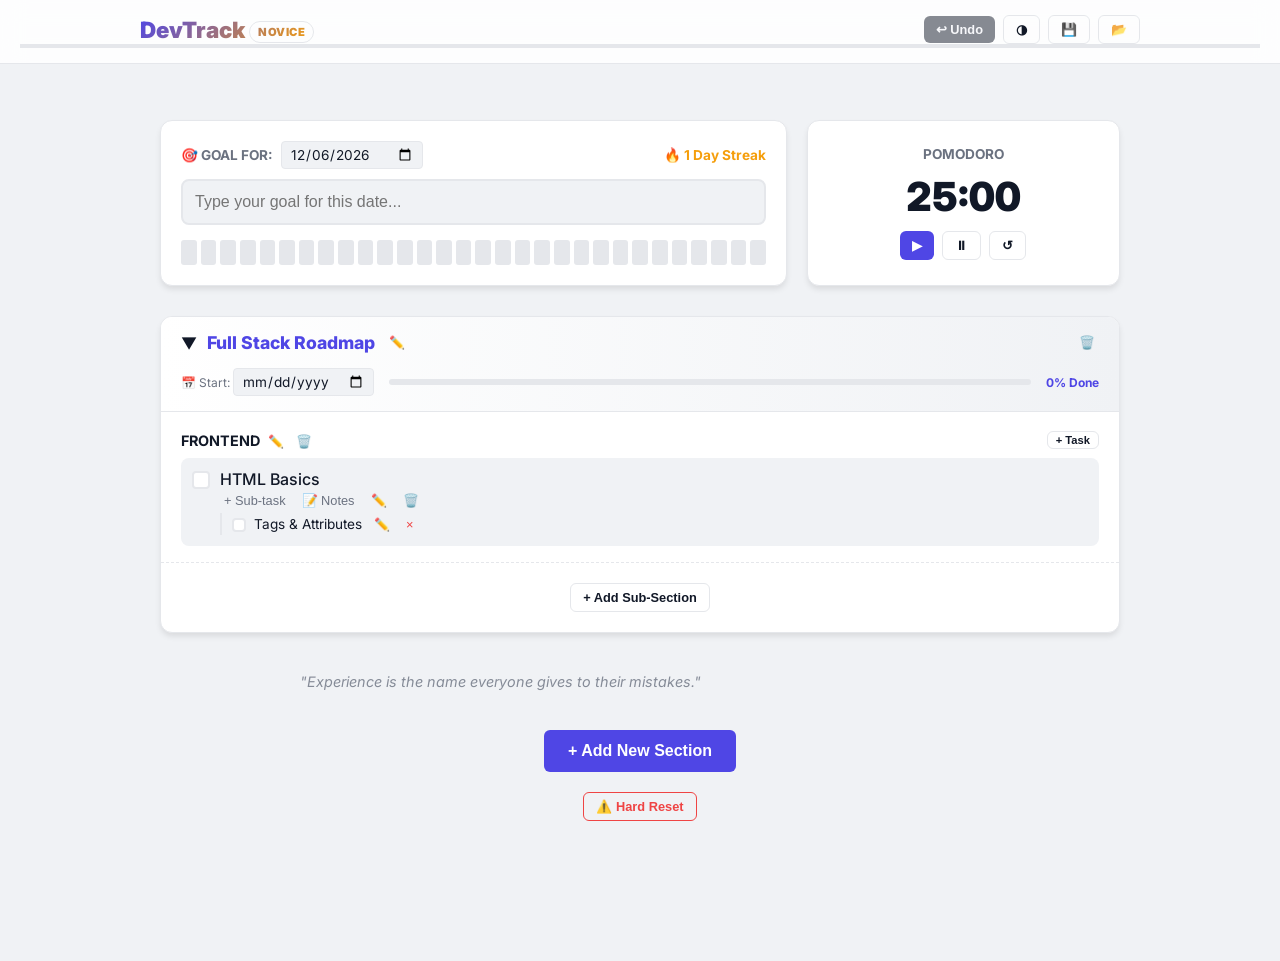
==== commit d2f0a575: "Update print statement from 'Hello' to 'Goodbye'" ====
--- a/checklist.html
+++ b/checklist.html
@@ -3,281 +3,137 @@
 <head>
     <meta charset="UTF-8">
     <meta name="viewport" content="width=device-width, initial-scale=1.0">
-    <title>DevTrack UI</title>
+    <title>DevTrack Ultimate v11</title>
     <link href="https://fonts.googleapis.com/css2?family=Inter:wght@300;400;500;700;900&display=swap" rel="stylesheet">
     <style>
         :root {
-            /* Modern Palette */
-            --bg: #f0f2f5;
-            --surface: #ffffff;
-            --surface-glass: rgba(255, 255, 255, 0.85);
-            --text: #111827;
-            --text-sub: #6b7280;
-            --border: #e5e7eb;
-            --primary: #6366f1; /* Indigo */
-            --primary-glow: rgba(99, 102, 241, 0.3);
-            --accent: #f59e0b;
-            --success: #10b981;
-            --danger: #ef4444;
-            --shadow-sm: 0 1px 2px 0 rgba(0, 0, 0, 0.05);
-            --shadow-md: 0 4px 6px -1px rgba(0, 0, 0, 0.1), 0 2px 4px -1px rgba(0, 0, 0, 0.06);
-            --shadow-lg: 0 10px 15px -3px rgba(0, 0, 0, 0.1), 0 4px 6px -2px rgba(0, 0, 0, 0.05);
-            
-            /* Heatmap Colors */
-            --heat-0: #e5e7eb;
-            --heat-1: #c7d2fe;
-            --heat-2: #818cf8;
-            --heat-3: #6366f1;
-            --heat-4: #312e81;
-        }
-
+            --bg: #f0f2f5; --surface: #ffffff; --surface-glass: rgba(255, 255, 255, 0.85);
+            --text: #111827; --text-sub: #6b7280; --border: #e5e7eb;
+            --primary: #4f46e5; --accent: #f59e0b; --success: #10b981; --danger: #ef4444;
+            --shadow-md: 0 4px 6px -1px rgba(0, 0, 0, 0.1);
+            --heat-0: #e5e7eb; --heat-1: #c7d2fe; --heat-2: #818cf8; --heat-3: #6366f1; --heat-4: #312e81;
+        }
         [data-theme="dark"] {
-            --bg: #0f172a;
-            --surface: #1e293b;
-            --surface-glass: rgba(30, 41, 59, 0.85);
-            --text: #f1f5f9;
-            --text-sub: #94a3b8;
-            --border: #334155;
-            --primary: #818cf8;
-            --primary-glow: rgba(129, 140, 248, 0.3);
-            --accent: #fbbf24;
-            --heat-0: #1e293b;
-            --heat-1: #1e3a8a;
-            --heat-2: #3730a3;
-            --heat-3: #6366f1;
-            --heat-4: #818cf8;
+            --bg: #0f172a; --surface: #1e293b; --surface-glass: rgba(30, 41, 59, 0.85);
+            --text: #f1f5f9; --text-sub: #94a3b8; --border: #334155; --primary: #818cf8; --accent: #fbbf24;
+            --heat-0: #1e293b; --heat-1: #1e3a8a; --heat-2: #3730a3; --heat-3: #6366f1; --heat-4: #818cf8;
         }
 
         * { box-sizing: border-box; outline: none; }
-
-        body {
-            font-family: 'Inter', sans-serif;
-            background-color: var(--bg);
-            color: var(--text);
-            margin: 0;
-            padding-top: 100px;
-            padding-bottom: 50px;
-            transition: background 0.3s ease, color 0.3s ease;
-        }
-
-        /* --- SCROLLBAR --- */
-        ::-webkit-scrollbar { width: 8px; }
-        ::-webkit-scrollbar-track { background: var(--bg); }
-        ::-webkit-scrollbar-thumb { background: var(--text-sub); border-radius: 4px; opacity: 0.5; }
-
-        /* --- HEADER (Glassmorphism) --- */
+        body { font-family: 'Inter', sans-serif; background-color: var(--bg); color: var(--text); margin: 0; padding-top: 110px; padding-bottom: 80px; transition: 0.3s; }
+
+        /* HEADER */
         .header-container {
-            position: fixed; top: 0; left: 0; right: 0;
-            background: var(--surface-glass);
-            backdrop-filter: blur(12px);
-            -webkit-backdrop-filter: blur(12px);
-            border-bottom: 1px solid var(--border);
-            z-index: 1000;
-            padding: 15px 20px;
-            transition: all 0.3s ease;
-        }
-
-        .header-inner { max-width: 1000px; margin: 0 auto; display: flex; justify-content: space-between; align-items: center; margin-bottom: 10px; }
-        
-        h1 { 
-            margin: 0; font-weight: 900; font-size: 1.5rem; letter-spacing: -0.5px; 
-            background: linear-gradient(135deg, var(--primary), var(--accent));
-            -webkit-background-clip: text;
-            -webkit-text-fill-color: transparent;
-            display: flex; align-items: center; gap: 10px;
-        }
-
-        .rank-badge {
-            font-size: 0.75rem; font-weight: 700; letter-spacing: 0.5px; text-transform: uppercase;
-            background: var(--bg); color: var(--text); padding: 4px 10px; border-radius: 20px;
-            border: 1px solid var(--border); -webkit-text-fill-color: var(--text);
-        }
-
-        /* --- BUTTONS --- */
-        .btn {
-            border: none; padding: 8px 16px; border-radius: 8px; cursor: pointer;
-            font-weight: 600; font-size: 0.9rem; transition: all 0.2s ease;
-            display: inline-flex; align-items: center; justify-content: center; gap: 6px;
-        }
-        .btn:active { transform: scale(0.96); }
-        
-        .btn-primary { 
-            background: var(--primary); color: white; 
-            box-shadow: 0 4px 12px var(--primary-glow);
-        }
-        .btn-primary:hover { transform: translateY(-1px); box-shadow: 0 6px 16px var(--primary-glow); }
-        
+            position: fixed; top: 0; left: 0; right: 0; background: var(--surface-glass);
+            backdrop-filter: blur(12px); -webkit-backdrop-filter: blur(12px);
+            border-bottom: 1px solid var(--border); z-index: 1000; padding: 15px 20px;
+        }
+        .header-inner { max-width: 1000px; margin: 0 auto; display: flex; justify-content: space-between; align-items: center; }
+        h1 { margin: 0; font-size: 1.4rem; font-weight: 900; background: linear-gradient(135deg, var(--primary), var(--accent)); -webkit-background-clip: text; -webkit-text-fill-color: transparent; }
+        
+        .rank-badge { font-size: 0.7rem; vertical-align: middle; border: 1px solid var(--border); padding: 3px 8px; border-radius: 12px; color: var(--text); text-transform: uppercase; letter-spacing: 0.5px; }
+
+        /* DASHBOARD */
+        .container { max-width: 1000px; margin: 0 auto; padding: 0 20px; }
+        .dashboard-grid { display: grid; grid-template-columns: 2fr 1fr; gap: 20px; margin-bottom: 30px; margin-top: 10px; }
+        .card { background: var(--surface); border-radius: 12px; padding: 20px; box-shadow: var(--shadow-md); border: 1px solid var(--border); }
+        
+        /* Heatmap */
+        .heatmap-grid { display: flex; gap: 4px; margin-top: 15px; height: 25px; align-items: flex-end; }
+        .heat-cell { flex: 1; border-radius: 3px; background: var(--heat-0); height: 100%; transition: 0.3s; position: relative; }
+        .heat-cell:hover::after { content: attr(data-tooltip); position: absolute; bottom: 30px; left: 50%; transform: translateX(-50%); background: var(--text); color: var(--bg); padding: 4px 8px; font-size: 0.7rem; border-radius: 4px; white-space: nowrap; }
+
+        .focus-input { width: 100%; padding: 12px; border: 2px solid var(--border); border-radius: 8px; background: var(--bg); color: var(--text); font-size: 1rem; transition: 0.3s; }
+        .focus-input:focus { border-color: var(--primary); }
+
+        /* Timer */
+        .timer-display { font-size: 2.5rem; font-weight: 900; text-align: center; color: var(--text); margin: 10px 0; font-variant-numeric: tabular-nums; }
+        .timer-controls { display: flex; justify-content: center; gap: 8px; }
+
+        /* LIST STYLES */
+        .section-card { background: var(--surface); border-radius: 12px; margin-bottom: 20px; box-shadow: var(--shadow-md); border: 1px solid var(--border); overflow: hidden; animation: slideUp 0.4s ease; }
+        .section-header { padding: 15px 20px; background: linear-gradient(to right, var(--surface), var(--bg)); border-bottom: 1px solid var(--border); display: flex; flex-direction: column; gap: 10px; }
+        .section-title { font-size: 1.1rem; font-weight: 800; color: var(--primary); }
+        
+        .section-stats { display: flex; justify-content: space-between; align-items: center; font-size: 0.75rem; color: var(--text-sub); margin-top: 5px; }
+        .mini-progress-track { flex: 1; height: 6px; background: var(--border); margin: 0 15px; border-radius: 4px; overflow: hidden; }
+        .mini-progress-fill { height: 100%; background: var(--primary); width: 0%; transition: width 0.4s; }
+
+        .subsection-block { padding: 0 20px; margin-bottom: 10px; border-bottom: 1px dashed var(--border); padding-bottom: 10px; }
+        .subsection-header { display: flex; justify-content: space-between; align-items: center; padding: 8px 0; }
+        .subsection-title { font-weight: 700; font-size: 0.9rem; text-transform: uppercase; color: var(--text); }
+
+        .task-item { background: var(--bg); border-radius: 8px; padding: 10px; margin-bottom: 6px; border: 1px solid transparent; transition: 0.2s; }
+        .task-item:hover { border-color: var(--primary); background: var(--surface); }
+        .task-main-row { display: flex; align-items: flex-start; gap: 10px; }
+        
+        .subtask-container { margin-left: 28px; margin-top: 5px; border-left: 2px solid var(--border); padding-left: 10px; }
+        .subtask-item { display: flex; align-items: center; gap: 8px; padding: 3px 0; font-size: 0.85rem; }
+
+        /* Controls */
+        .btn { border: none; padding: 6px 12px; border-radius: 6px; cursor: pointer; font-weight: 600; font-size: 0.8rem; transition: 0.2s; }
+        .btn:hover { transform: translateY(-1px); }
+        .btn-primary { background: var(--primary); color: white; }
         .btn-outline { background: transparent; border: 1px solid var(--border); color: var(--text); }
-        .btn-outline:hover { background: var(--bg); border-color: var(--text-sub); }
-        
-        .btn-ghost { background: transparent; color: var(--text-sub); padding: 4px; }
-        .btn-ghost:hover { color: var(--text); background: var(--bg); border-radius: 4px; }
-
-        /* --- PROGRESS BAR --- */
-        .progress-track {
-            width: 100%; height: 6px; background: var(--border); border-radius: 10px;
-            overflow: hidden; max-width: 1000px; margin: 0 auto;
-        }
-        .progress-fill {
-            height: 100%; background: linear-gradient(90deg, var(--primary), var(--accent));
-            width: 0%; transition: width 0.8s cubic-bezier(0.22, 1, 0.36, 1);
-        }
-
-        /* --- DASHBOARD LAYOUT --- */
-        .container { max-width: 1000px; margin: 0 auto; padding: 0 20px; }
-        
-        .dashboard-grid {
-            display: grid; grid-template-columns: 2fr 1fr; gap: 25px;
-            margin-bottom: 40px; margin-top: 20px;
-        }
-
-        .card {
-            background: var(--surface); border-radius: 16px; padding: 25px;
-            box-shadow: var(--shadow-md); border: 1px solid var(--border);
-            transition: transform 0.3s ease, box-shadow 0.3s ease;
-        }
-        .card:hover { transform: translateY(-2px); box-shadow: var(--shadow-lg); }
-
-        .card-title {
-            font-size: 0.85rem; font-weight: 700; text-transform: uppercase; letter-spacing: 1px;
-            color: var(--text-sub); margin-bottom: 15px; display: flex; justify-content: space-between;
-        }
-
-        .focus-input {
-            width: 100%; padding: 15px; font-size: 1.1rem; border: 2px solid var(--border);
-            border-radius: 12px; background: var(--bg); color: var(--text);
-            transition: border-color 0.3s;
-        }
-        .focus-input:focus { border-color: var(--primary); }
-
-        /* --- HEATMAP --- */
-        .heatmap-grid { display: flex; gap: 4px; margin-top: 20px; height: 30px; align-items: flex-end; }
-        .heat-cell { 
-            flex: 1; border-radius: 4px; background: var(--heat-0); 
-            transition: height 0.3s, background-color 0.3s; height: 100%; position: relative;
-        }
-        .heat-cell:hover { transform: scale(1.2); z-index: 2; cursor: pointer; }
-        .heat-cell:hover::after {
-            content: attr(data-tooltip); position: absolute; bottom: 35px; left: 50%; transform: translateX(-50%);
-            background: var(--text); color: var(--bg); padding: 6px 10px; font-size: 0.75rem; 
-            border-radius: 6px; white-space: nowrap; font-weight: 600;
-        }
-
-        /* --- TIMER --- */
-        .timer-display { font-size: 3rem; font-weight: 900; text-align: center; color: var(--text); margin: 10px 0; letter-spacing: -2px; }
-        .timer-actions { display: flex; justify-content: center; gap: 10px; }
-
-        /* --- TOPIC LIST --- */
-        .topic-card {
-            background: var(--surface); border-radius: 16px; margin-bottom: 20px;
-            box-shadow: var(--shadow-sm); border: 1px solid var(--border); overflow: hidden;
-            animation: slideUp 0.5s ease forwards; opacity: 0;
-        }
-
-        .topic-header {
-            padding: 20px; background: linear-gradient(to right, var(--surface), var(--bg));
-            display: flex; justify-content: space-between; align-items: center;
-            cursor: pointer; user-select: none;
-        }
-        .topic-header:hover { background: var(--bg); }
-        .topic-title { font-size: 1.2rem; font-weight: 700; color: var(--text); }
-
-        .topic-content { display: none; padding-bottom: 10px; }
-        .topic-content.open { display: block; animation: fadeIn 0.3s ease; }
-
-        /* --- TASKS --- */
-        .subtopic-wrapper { padding: 0 20px; margin-bottom: 10px; }
-        .subtopic-title {
-            font-size: 0.9rem; font-weight: 800; color: var(--primary);
-            margin: 15px 0 10px 0; text-transform: uppercase; letter-spacing: 0.5px;
-            display: flex; justify-content: space-between;
-        }
-
-        .task-item {
-            display: flex; align-items: flex-start; padding: 12px; margin-bottom: 8px;
-            background: var(--bg); border-radius: 10px; border: 1px solid transparent;
-            transition: all 0.2s; gap: 12px;
-        }
-        .task-item:hover { border-color: var(--primary); background: var(--surface); box-shadow: var(--shadow-sm); }
-        .task-item.completed { opacity: 0.6; background: transparent; }
-        
-        /* Custom Checkbox */
-        .checkbox-wrapper {
-            min-width: 22px; height: 22px; border: 2px solid var(--border); border-radius: 6px;
-            display: flex; align-items: center; justify-content: center; cursor: pointer;
-            transition: all 0.2s; background: var(--surface); margin-top: 2px;
-        }
-        .checkbox-wrapper.checked { background: var(--success); border-color: var(--success); }
-        .checkbox-wrapper svg { width: 14px; height: 14px; color: white; display: none; }
-        .checkbox-wrapper.checked svg { display: block; }
-
-        .task-text { flex: 1; font-size: 0.95rem; line-height: 1.5; }
-        .task-text a { color: var(--primary); text-decoration: none; font-weight: 500; border-bottom: 1px dashed var(--primary); }
-        .completed .task-text { text-decoration: line-through; color: var(--text-sub); }
-
-        /* Notes */
-        .notes-area {
-            width: 100%; background: var(--text); color: var(--bg); border-radius: 8px;
-            padding: 10px; margin-top: 10px; font-family: monospace; font-size: 0.9rem;
-            border: none; display: none;
-        }
-        .notes-area.active { display: block; }
-
-        /* --- TOAST NOTIFICATION --- */
-        #toast-container { position: fixed; bottom: 20px; right: 20px; z-index: 9999; }
-        .toast {
-            background: var(--text); color: var(--bg); padding: 12px 20px; border-radius: 8px;
-            margin-top: 10px; box-shadow: var(--shadow-lg); font-weight: 600; font-size: 0.9rem;
-            animation: slideInRight 0.3s ease forwards; display: flex; align-items: center; gap: 10px;
-        }
-
-        /* --- ANIMATIONS --- */
-        @keyframes slideUp { from { transform: translateY(20px); opacity: 0; } to { transform: translateY(0); opacity: 1; } }
-        @keyframes fadeIn { from { opacity: 0; } to { opacity: 1; } }
-        @keyframes slideInRight { from { transform: translateX(100%); opacity: 0; } to { transform: translateX(0); opacity: 1; } }
-
-        @media (max-width: 768px) { .dashboard-grid { grid-template-columns: 1fr; } }
+        .btn-undo { background: var(--text); color: var(--bg); }
+        .tool-btn { cursor: pointer; background: none; border: none; color: var(--text-sub); padding: 0 4px; font-size: 0.8rem; }
+        .tool-btn:hover { color: var(--primary); }
+        
+        .checkbox { min-width: 18px; height: 18px; border: 2px solid var(--border); border-radius: 4px; cursor: pointer; display: flex; align-items: center; justify-content: center; background: var(--surface); margin-top: 2px; }
+        .checkbox.checked { background: var(--success); border-color: var(--success); }
+        .checkbox.checked::after { content: '✔'; color: white; font-size: 10px; }
+        
+        .date-picker { background: var(--bg); border: 1px solid var(--border); color: var(--text); padding: 4px 8px; border-radius: 4px; font-size: 0.85rem; cursor: pointer; font-family: inherit; }
+        .notes-box { width: 100%; background: var(--text); color: var(--bg); padding: 8px; border-radius: 6px; margin-top: 5px; display: none; font-family: monospace; font-size: 0.85rem; }
+        .completed .text-content { text-decoration: line-through; opacity: 0.6; }
+        
+        /* Utils */
+        .progress-track { width: 100%; height: 4px; background: var(--border); margin-top: 0; }
+        .progress-fill { height: 100%; background: linear-gradient(90deg, var(--primary), var(--accent)); width: 0%; transition: width 0.5s; }
+        #confetti-canvas { position: fixed; top: 0; left: 0; pointer-events: none; z-index: 9999; }
+        #toast { position: fixed; bottom: 20px; right: 20px; background: var(--text); color: var(--bg); padding: 10px 20px; border-radius: 8px; display: none; z-index: 2000; }
+        .quote-area { text-align: center; font-style: italic; color: var(--text-sub); font-size: 0.9rem; margin: 40px 0; opacity: 0.8; }
+        @keyframes slideUp { from { transform: translateY(10px); opacity: 0; } to { opacity: 1; transform: translateY(0); } }
+        @media (max-width: 700px) { .dashboard-grid { grid-template-columns: 1fr; } }
     </style>
 </head>
 <body>
 
-    <canvas id="confetti-canvas" style="position:fixed; top:0; left:0; pointer-events:none; z-index:9999;"></canvas>
-
-    <div id="toast-container"></div>
+    <canvas id="confetti-canvas"></canvas>
+    <div id="toast">Saved!</div>
 
     <div class="header-container">
         <div class="header-inner">
             <h1>DevTrack <span class="rank-badge" id="rank-badge">Novice</span></h1>
-            <div style="display: flex; gap: 8px;">
-                <button class="btn btn-outline" onclick="toggleTheme()" id="theme-btn">🌙</button>
-                <button class="btn btn-outline" onclick="exportData()">💾 Export</button>
-                <label class="btn btn-outline" style="cursor:pointer">
-                    📂 Import <input type="file" style="display:none" onchange="importData(this)">
-                </label>
+            <div style="display:flex; gap:8px; align-items:center;">
+                <button class="btn btn-undo" onclick="undoAction()" id="undo-btn" style="opacity:0.5; pointer-events:none;">↩ Undo</button>
+                <button class="btn btn-outline" onclick="toggleTheme()">◑</button>
+                <button class="btn btn-outline" onclick="exportData()">💾</button>
+                <label class="btn btn-outline" style="cursor:pointer">📂 <input type="file" style="display:none" onchange="importData(this)"></label>
             </div>
         </div>
-        <div class="progress-track">
-            <div class="progress-fill" id="global-progress"></div>
-        </div>
+        <div class="progress-track"><div class="progress-fill" id="global-progress"></div></div>
     </div>
 
     <div class="container">
         <div class="dashboard-grid">
             <div class="card">
-                <div class="card-title">
-                    <span>🎯 Today's Mission</span>
-                    <span id="streak-display" style="color:var(--accent)">🔥 0 Days</span>
+                <div style="display:flex; justify-content:space-between; align-items:center; margin-bottom:10px;">
+                    <div style="display:flex; align-items:center; gap:8px;">
+                        <span style="font-weight:bold; color:var(--text-sub); font-size:0.85rem;">🎯 GOAL FOR:</span>
+                        <input type="date" id="daily-date" class="date-picker" onchange="updateDailyDate(this.value)">
+                    </div>
+                    <span id="streak-display" style="color:var(--accent); font-weight:bold; font-size:0.85rem;">🔥 0 Days</span>
                 </div>
-                <input type="text" id="daily-goal" class="focus-input" placeholder="What is your main focus today?" oninput="saveDaily()">
-                
+                <input type="text" id="daily-goal" class="focus-input" placeholder="Type your goal for this date..." oninput="saveDaily()">
                 <div class="heatmap-grid" id="heatmap"></div>
             </div>
-
-            <div class="card" style="text-align: center; display: flex; flex-direction: column; justify-content: center;">
-                <div class="card-title" style="justify-content: center;">POMODORO FOCUS</div>
+            
+            <div class="card" style="text-align:center; display:flex; flex-direction:column; justify-content:center;">
+                <div style="font-weight:bold; color:var(--text-sub); font-size:0.85rem;">POMODORO</div>
                 <div class="timer-display" id="timer-display">25:00</div>
-                <div class="timer-actions">
-                    <button class="btn btn-primary" onclick="startTimer()">▶ Start</button>
+                <div class="timer-controls">
+                    <button class="btn btn-primary" onclick="startTimer()">▶</button>
                     <button class="btn btn-outline" onclick="pauseTimer()">⏸</button>
                     <button class="btn btn-outline" onclick="resetTimer()">↺</button>
                 </div>
@@ -287,205 +143,211 @@
 
     <div class="container" id="app"></div>
 
-    <div class="container" style="text-align: center; margin: 50px 0;">
-        <button class="btn btn-primary" style="padding: 12px 24px;" onclick="addTopic()">+ Add New Topic</button>
-        <p style="margin-top: 20px; opacity: 0.5; font-size: 0.8rem; cursor: pointer;" onclick="resetData()">⚠️ Reset Data</p>
+    <div class="container quote-area" id="quote-display"></div>
+
+    <div class="container" style="text-align: center; margin-bottom: 60px;">
+        <button class="btn btn-primary" style="padding: 12px 24px; font-size: 1rem;" onclick="addSection()">+ Add New Section</button>
+        <br><br>
+        <button class="btn btn-outline" style="color:var(--danger); border-color:var(--danger);" onclick="resetAll()">⚠️ Hard Reset</button>
     </div>
 
     <script>
-        // --- STATE ---
-        const initialData = [
-            { title: "Responsive Web Design", collapsed: false, subtopics: [{ title: "Certification", tasks: [{ text: "Complete Course: https://www.freecodecamp.org/learn/responsive-web-design-v9/", completed: false }]}] },
-            { title: "JavaScript Algorithms", collapsed: false, subtopics: [{ title: "Basic JS", tasks: [{ text: "MathBot Project: https://www.freecodecamp.org/learn/javascript-v9/#workshop-mathbot", completed: false }]}] }
-        ];
-        
-        let data = JSON.parse(localStorage.getItem('devTrackData')) || initialData;
-        let daily = JSON.parse(localStorage.getItem('devTrackDaily')) || { goal: "", date: "", streak: 0, lastVisit: "" };
-        let darkMode = localStorage.getItem('devTrackTheme') === 'dark';
-
-        // --- UTILS ---
-        const save = () => { localStorage.setItem('devTrackData', JSON.stringify(data)); render(); };
-        const showToast = (msg) => {
-            const t = document.createElement('div'); t.className = 'toast'; t.innerHTML = `✅ ${msg}`;
-            document.getElementById('toast-container').appendChild(t);
-            setTimeout(() => t.remove(), 3000);
-        };
-        const linkify = (text) => text.replace(/(https?:\/\/[^\s]+)/g, '<a href="$1" target="_blank">Resource Link</a>');
-
-        // --- THEME ---
-        const setTheme = (isDark) => {
-            document.documentElement.setAttribute('data-theme', isDark ? 'dark' : 'light');
-            document.getElementById('theme-btn').innerText = isDark ? '☀️' : '🌙';
-            localStorage.setItem('devTrackTheme', isDark ? 'dark' : 'light');
-        }
-        setTheme(darkMode);
-        function toggleTheme() { darkMode = !darkMode; setTheme(darkMode); }
-
-        // --- RENDER APP ---
+        // --- DATA & STATE ---
+        const initialData = [{ id: 1, title: "Full Stack Roadmap", startDate: "", collapsed: false, subsections: [{ id: 101, title: "Frontend", tasks: [{ id: 1001, text: "HTML Basics", completed: false, notes: "", subtasks: [{ id: 10001, text: "Tags & Attributes", completed: false }] }] }] }];
+        const quotes = ["Code is like humor. When you have to explain it, it’s bad.", "Fix the cause, not the symptom.", "Make it work, make it right, make it fast.", "Simplicity is the soul of efficiency.", "Experience is the name everyone gives to their mistakes."];
+        
+        let data = JSON.parse(localStorage.getItem('dt_v11_data')) || initialData;
+        // Daily object now stores 'date' as the currently selected date for the goal
+        let daily = JSON.parse(localStorage.getItem('dt_v11_daily')) || { goal: "", date: "", streak: 0, lastVisit: "" };
+        let historyStack = [];
+        let darkMode = localStorage.getItem('dt_v11_theme') === 'dark';
+
+        // --- CORE FUNCTIONS ---
+        const save = () => { localStorage.setItem('dt_v11_data', JSON.stringify(data)); render(); };
+        const saveState = () => { if(historyStack.length>20) historyStack.shift(); historyStack.push(JSON.parse(JSON.stringify(data))); updateUndo(); };
+        const undoAction = () => { if(historyStack.length===0)return; data=historyStack.pop(); save(); updateUndo(); showToast("Undone"); };
+        const updateUndo = () => { const b=document.getElementById('undo-btn'); b.style.opacity=historyStack.length>0?'1':'0.5'; b.style.pointerEvents=historyStack.length>0?'auto':'none'; };
+        const linkify = (t) => t.replace(/(https?:\/\/[^\s]+)/g, '<a href="$1" target="_blank" style="color:var(--primary);text-decoration:underline;">link</a>');
+        const showToast = (m) => { const t=document.getElementById('toast'); t.innerText=m; t.style.display='block'; setTimeout(()=>t.style.display='none',2000); };
+
+        // --- RENDER ENGINE ---
         function render() {
             const app = document.getElementById('app'); app.innerHTML = '';
-            let total = 0, done = 0;
-
-            data.forEach((topic, tIdx) => {
-                const card = document.createElement('div');
-                card.className = 'topic-card';
-                card.style.animationDelay = `${tIdx * 0.1}s`;
-
-                // Header
-                const header = document.createElement('div');
-                header.className = 'topic-header';
-                header.innerHTML = `<div style="display:flex; align-items:center; gap:10px;">
-                                        <span style="font-size:0.8rem; opacity:0.5;">${topic.collapsed ? '▶' : '▼'}</span>
-                                        <span class="topic-title">${topic.title}</span>
+            let globalTotal = 0, globalDone = 0;
+            const heatmapCounts = {};
+
+            data.forEach((sec, sI) => {
+                let secTotal = 0, secDone = 0;
+                const countItem = (item, isGlobal) => {
+                    if(isGlobal) { globalTotal++; if(item.completed) globalDone++; }
+                    secTotal++; if(item.completed) secDone++;
+                    if(item.completed && item.completedDate) {
+                        const d = new Date(item.completedDate).toDateString();
+                        heatmapCounts[d] = (heatmapCounts[d]||0)+1; 
+                    }
+                };
+
+                // Calc Stats
+                sec.subsections.forEach(sub => {
+                    sub.tasks.forEach(task => {
+                        countItem(task, true);
+                        if(task.subtasks) task.subtasks.forEach(st => countItem(st, true));
+                    });
+                });
+                const secPct = secTotal === 0 ? 0 : Math.round((secDone/secTotal)*100);
+
+                // Build HTML
+                const secDiv = document.createElement('div'); secDiv.className = 'section-card';
+                secDiv.innerHTML = `
+                    <div class="section-header">
+                        <div style="display:flex; justify-content:space-between; align-items:center;">
+                            <div style="display:flex; gap:10px; align-items:center; cursor:pointer;" onclick="toggleCollapse(${sI})">
+                                <span>${sec.collapsed?'▶':'▼'}</span> <span class="section-title">${sec.title}</span> <button class="tool-btn" onclick="event.stopPropagation(); editSection(${sI})">✏️</button>
+                            </div>
+                            <button class="tool-btn" style="color:var(--danger)" onclick="deleteSection(${sI})">🗑️</button>
+                        </div>
+                        <div class="section-stats">
+                            <span>📅 Start: <input type="date" class="date-picker" value="${sec.startDate||''}" onchange="updateSectionDate(${sI},this.value)"></span>
+                            <div class="mini-progress-track"><div class="mini-progress-fill" style="width:${secPct}%"></div></div>
+                            <span style="font-weight:bold; color:var(--primary);">${secPct}% Done</span>
+                        </div>
+                    </div>`;
+                
+                if(!sec.collapsed) {
+                    const content = document.createElement('div'); content.style.padding="10px 0";
+                    sec.subsections.forEach((sub, subI) => {
+                        const subDiv = document.createElement('div'); subDiv.className='subsection-block';
+                        subDiv.innerHTML = `<div class="subsection-header">
+                            <div><span class="subsection-title">${sub.title}</span> <button class="tool-btn" onclick="editSub(${sI},${subI})">✏️</button> <button class="tool-btn" style="color:var(--danger)" onclick="deleteSub(${sI},${subI})">🗑️</button></div>
+                            <button class="btn btn-outline" style="padding:2px 8px; font-size:0.7rem;" onclick="addTask(${sI},${subI})">+ Task</button>
+                        </div>`;
+                        
+                        sub.tasks.forEach((task, tI) => {
+                            const taskDiv = document.createElement('div'); taskDiv.className = `task-item ${task.completed?'completed':''}`;
+                            let html = `<div class="task-main-row">
+                                <div class="checkbox ${task.completed?'checked':''}" onclick="toggleTask(${sI},${subI},${tI})"></div>
+                                <div style="flex:1">
+                                    <div class="text-content" style="font-weight:500;">${linkify(task.text)}</div>
+                                    <div style="font-size:0.75rem; margin-top:4px; display:flex; gap:8px;">
+                                        <button class="tool-btn" onclick="addSubTask(${sI},${subI},${tI})">+ Sub-task</button>
+                                        <button class="tool-btn" onclick="toggleNote(${sI},${subI},${tI})">📝 Notes</button>
+                                        <button class="tool-btn" onclick="editTask(${sI},${subI},${tI})">✏️</button>
+                                        <button class="tool-btn" style="color:var(--danger)" onclick="deleteTask(${sI},${subI},${tI})">🗑️</button>
                                     </div>
-                                    <div>
-                                        <button class="btn-ghost" onclick="event.stopPropagation(); renameTopic(${tIdx})">✏️</button>
-                                        <button class="btn-ghost" style="color:var(--danger)" onclick="event.stopPropagation(); deleteTopic(${tIdx})">🗑️</button>
+                                    <textarea id="note-${sI}-${subI}-${tI}" class="notes-box" oninput="saveNote(${sI},${subI},${tI},this.value)">${task.notes||''}</textarea>
+                                </div>
+                            </div>`;
+                            
+                            if(task.subtasks && task.subtasks.length > 0) {
+                                html += `<div class="subtask-container">`;
+                                task.subtasks.forEach((st, stI) => {
+                                    html += `<div class="subtask-item ${st.completed?'completed':''}">
+                                        <div class="checkbox ${st.completed?'checked':''}" style="min-width:14px; height:14px;" onclick="toggleSubTask(${sI},${subI},${tI},${stI})"></div>
+                                        <span class="text-content">${linkify(st.text)}</span>
+                                        <button class="tool-btn" onclick="editSubTask(${sI},${subI},${tI},${stI})">✏️</button>
+                                        <button class="tool-btn" style="color:var(--danger)" onclick="deleteSubTask(${sI},${subI},${tI},${stI})">×</button>
                                     </div>`;
-                header.onclick = () => { topic.collapsed = !topic.collapsed; save(); };
-                card.appendChild(header);
-
-                // Content
-                const content = document.createElement('div');
-                content.className = `topic-content ${topic.collapsed ? '' : 'open'}`;
-                
-                topic.subtopics.forEach((sub, sIdx) => {
-                    const subDiv = document.createElement('div');
-                    subDiv.className = 'subtopic-wrapper';
-                    subDiv.innerHTML = `<div class="subtopic-title">
-                                            ${sub.title} 
-                                            <button class="btn-ghost" style="font-size:0.7rem" onclick="addTask(${tIdx}, ${sIdx})">+ TASK</button>
-                                        </div>`;
-                    
-                    sub.tasks.forEach((task, kIdx) => {
-                        total++; if(task.completed) done++;
-                        const isChecked = task.completed ? 'checked' : '';
-                        const isDone = task.completed ? 'completed' : '';
-                        
-                        const taskEl = document.createElement('div');
-                        taskEl.className = `task-item ${isDone}`;
-                        taskEl.innerHTML = `
-                            <div class="checkbox-wrapper ${isChecked}" onclick="toggleTask(${tIdx}, ${sIdx}, ${kIdx})">
-                                <svg viewBox="0 0 24 24" fill="none" stroke="currentColor" stroke-width="3"><polyline points="20 6 9 17 4 12"></polyline></svg>
-                            </div>
-                            <div style="flex:1">
-                                <div class="task-text">${linkify(task.text)}</div>
-                                <div style="margin-top:5px; display:flex; gap:10px;">
-                                    <button class="btn-ghost" style="font-size:0.75rem;" onclick="toggleNote(${tIdx}, ${sIdx}, ${kIdx})">📝 Notes</button>
-                                    <button class="btn-ghost" style="font-size:0.75rem;" onclick="editTask(${tIdx}, ${sIdx}, ${kIdx})">✏️ Edit</button>
-                                    <button class="btn-ghost" style="font-size:0.75rem; color:var(--danger)" onclick="deleteTask(${tIdx}, ${sIdx}, ${kIdx})">🗑️</button>
-                                </div>
-                                <textarea class="notes-area ${task.showNotes ? 'active' : ''}" placeholder="Type notes here..." oninput="updateNote(this, ${tIdx}, ${sIdx}, ${kIdx})">${task.notes || ''}</textarea>
-                            </div>
-                        `;
-                        subDiv.appendChild(taskEl);
+                                });
+                                html += `</div>`;
+                            }
+                            taskDiv.innerHTML = html; subDiv.appendChild(taskDiv);
+                        });
+                        content.appendChild(subDiv);
                     });
-                    content.appendChild(subDiv);
-                });
-                
-                // Add Subtopic Btn
-                const addSubDiv = document.createElement('div');
-                addSubDiv.style.padding = "10px 20px";
-                addSubDiv.innerHTML = `<button class="btn btn-outline" style="width:100%; font-size:0.8rem" onclick="addSub(${tIdx})">+ New Sub-Section</button>`;
-                content.appendChild(addSubDiv);
-
-                card.appendChild(content);
-                app.appendChild(card);
+                    content.innerHTML += `<div style="text-align:center; padding:10px;"><button class="btn btn-outline" onclick="addSub(${sI})">+ Add Sub-Section</button></div>`;
+                    secDiv.appendChild(content);
+                }
+                app.appendChild(secDiv);
             });
 
-            // Global Stats
-            const pct = total === 0 ? 0 : Math.round((done/total)*100);
+            const pct = globalTotal===0?0:Math.round((globalDone/globalTotal)*100);
             document.getElementById('global-progress').style.width = `${pct}%`;
-            updateRank(pct);
-            renderHeatmap();
-        }
-
-        // --- HEATMAP ---
-        function renderHeatmap() {
-            const el = document.getElementById('heatmap'); el.innerHTML = '';
-            const today = new Date();
-            const counts = {};
+            const ranks = ["Novice", "Apprentice", "Developer", "Engineer", "Tech Lead"];
+            document.getElementById('rank-badge').innerText = ranks[Math.floor((pct/101)*5)] || "Novice";
+            renderHeatmap(heatmapCounts);
+        }
+
+        // --- ACTIONS ---
+        const addSection = () => { const t=prompt("Section:"); if(t){ saveState(); data.push({id:Date.now(), title:t, startDate:"", collapsed:false, subsections:[]}); save(); }};
+        const editSection = (i) => { const t=prompt("Rename:", data[i].title); if(t){ saveState(); data[i].title=t; save(); }};
+        const deleteSection = (i) => { if(confirm("Delete?")){ saveState(); data.splice(i,1); save(); }};
+        const updateSectionDate = (i,v) => { data[i].startDate=v; save(); };
+        const toggleCollapse = (i) => { data[i].collapsed=!data[i].collapsed; save(); };
+        const addSub = (i) => { const t=prompt("Sub-Section:"); if(t){ saveState(); data[i].subsections.push({id:Date.now(), title:t, tasks:[]}); save(); }};
+        const editSub = (i,j) => { const t=prompt("Rename:", data[i].subsections[j].title); if(t){ saveState(); data[i].subsections[j].title=t; save(); }};
+        const deleteSub = (i,j) => { if(confirm("Delete?")){ saveState(); data[i].subsections.splice(j,1); save(); }};
+        const addTask = (i,j) => { const t=prompt("Task:"); if(t){ saveState(); data[i].subsections[j].tasks.push({id:Date.now(), text:t, completed:false, notes:"", subtasks:[]}); save(); }};
+        const editTask = (i,j,k) => { const t=prompt("Rename:", data[i].subsections[j].tasks[k].text); if(t){ saveState(); data[i].subsections[j].tasks[k].text=t; save(); }};
+        const deleteTask = (i,j,k) => { if(confirm("Delete?")){ saveState(); data[i].subsections[j].tasks.splice(k,1); save(); }};
+        const toggleTask = (i,j,k) => { saveState(); const t=data[i].subsections[j].tasks[k]; t.completed=!t.completed; t.completedDate=t.completed?new Date().toISOString():null; if(t.completed)fireConfetti(); save(); };
+        const addSubTask = (i,j,k) => { const t=prompt("Sub-Task:"); if(t){ saveState(); if(!data[i].subsections[j].tasks[k].subtasks) data[i].subsections[j].tasks[k].subtasks=[]; data[i].subsections[j].tasks[k].subtasks.push({id:Date.now(), text:t, completed:false}); save(); }};
+        const editSubTask = (i,j,k,l) => { const t=prompt("Rename:", data[i].subsections[j].tasks[k].subtasks[l].text); if(t){ saveState(); data[i].subsections[j].tasks[k].subtasks[l].text=t; save(); }};
+        const deleteSubTask = (i,j,k,l) => { saveState(); data[i].subsections[j].tasks[k].subtasks.splice(l,1); save(); };
+        const toggleSubTask = (i,j,k,l) => { saveState(); const st=data[i].subsections[j].tasks[k].subtasks[l]; st.completed=!st.completed; st.completedDate=st.completed?new Date().toISOString():null; if(st.completed)fireConfetti(); save(); };
+        const toggleNote = (i,j,k) => { const n=document.getElementById(`note-${i}-${j}-${k}`); n.style.display=n.style.display==='block'?'none':'block'; };
+        const saveNote = (i,j,k,v) => { data[i].subsections[j].tasks[k].notes=v; localStorage.setItem('dt_v11_data', JSON.stringify(data)); };
+
+        // --- DAILY LOGIC FIX ---
+        function initDaily() {
+            // Set default date to Today IF it's empty
+            if (!daily.date) {
+                // YYYY-MM-DD format for input
+                const now = new Date();
+                daily.date = now.toISOString().split('T')[0]; 
+            }
             
-            data.forEach(t => t.subtopics.forEach(s => s.tasks.forEach(k => {
-                if(k.completed && k.completedDate) {
-                    const d = new Date(k.completedDate).toDateString();
-                    counts[d] = (counts[d] || 0) + 1;
-                }
-            })));
-
+            // Check Streak
+            const todayStr = new Date().toDateString();
+            const yest = new Date(); yest.setDate(yest.getDate()-1);
+            if (daily.lastVisit === yest.toDateString()) daily.streak++;
+            else if (daily.lastVisit !== todayStr && daily.lastVisit !== "") daily.streak = 1; // Reset if skipped, but ignore fresh start
+            else if (daily.streak === 0) daily.streak = 1; // First visit ever
+
+            daily.lastVisit = todayStr;
+            
+            // Update DOM
+            document.getElementById('daily-goal').value = daily.goal;
+            document.getElementById('daily-date').value = daily.date; // Set input to stored date
+            document.getElementById('streak-display').innerText = `🔥 ${daily.streak} Day Streak`;
+            document.getElementById('quote-display').innerText = `"${quotes[Math.floor(Math.random()*quotes.length)]}"`;
+            
+            localStorage.setItem('dt_v11_daily', JSON.stringify(daily));
+        }
+
+        function saveDaily() { 
+            daily.goal = document.getElementById('daily-goal').value; 
+            localStorage.setItem('dt_v11_daily', JSON.stringify(daily)); 
+        }
+
+        function updateDailyDate(val) {
+            daily.date = val;
+            localStorage.setItem('dt_v11_daily', JSON.stringify(daily));
+        }
+
+        // --- TIMER & UTILS ---
+        function renderHeatmap(counts) {
+            const el=document.getElementById('heatmap'); el.innerHTML=''; const today=new Date();
             for(let i=29; i>=0; i--) {
-                const d = new Date(); d.setDate(today.getDate()-i);
-                const dateStr = d.toDateString();
-                const c = counts[dateStr] || 0;
-                const cell = document.createElement('div');
-                cell.className = 'heat-cell';
-                cell.style.background = `var(--heat-${Math.min(c, 4)})`;
-                cell.setAttribute('data-tooltip', `${dateStr}: ${c} tasks`);
-                el.appendChild(cell);
+                const d=new Date(); d.setDate(today.getDate()-i); const ds=d.toDateString(); const c=counts[ds]||0;
+                const cell=document.createElement('div'); cell.className='heat-cell'; cell.style.background=`var(--heat-${Math.min(c,4)})`; cell.setAttribute('data-tooltip', `${ds}: ${c} items`); el.appendChild(cell);
             }
         }
-
-        function updateRank(pct) {
-            const ranks = ["Novice", "Apprentice", "Developer", "Engineer", "Tech Lead"];
-            const r = ranks[Math.floor((pct/101)*5)] || "Novice";
-            document.getElementById('rank-badge').innerText = r;
-        }
-
-        // --- TIMER ---
         let timerInt, timeLeft=1500, isRun=false;
-        function updateTimer() {
-            const m = Math.floor(timeLeft/60).toString().padStart(2,'0');
-            const s = (timeLeft%60).toString().padStart(2,'0');
-            document.getElementById('timer-display').innerText = `${m}:${s}`;
-            document.title = isRun ? `(${m}:${s}) DevTrack` : "DevTrack";
-        }
-        function startTimer() { if(isRun)return; isRun=true; timerInt=setInterval(()=>{timeLeft--;updateTimer();if(timeLeft<=0){pauseTimer();showToast("Time's up!");timeLeft=1500;updateTimer();}},1000); }
-        function pauseTimer() { clearInterval(timerInt); isRun=false; }
-        function resetTimer() { pauseTimer(); timeLeft=1500; updateTimer(); }
-
-        // --- ACTIONS ---
-        const addTopic = () => { const t=prompt("Topic Name:"); if(t){data.push({title:t, collapsed:false, subtopics:[]});save();showToast("Topic Added");} };
-        const renameTopic = (i) => { const t=prompt("Rename:", data[i].title); if(t){data[i].title=t;save();} };
-        const deleteTopic = (i) => { if(confirm("Delete topic?")){data.splice(i,1);save();showToast("Topic Deleted");} };
-        const addSub = (i) => { const t=prompt("Sub-section Name:"); if(t){data[i].subtopics.push({title:t, tasks:[]});save();} };
-        const addTask = (i,j) => { const t=prompt("New Task:"); if(t){data[i].subtopics[j].tasks.push({text:t, completed:false});save();showToast("Task Added");} };
-        const toggleTask = (i,j,k) => { 
-            const t = data[i].subtopics[j].tasks[k]; t.completed=!t.completed; 
-            t.completedDate = t.completed ? new Date().toISOString() : null;
-            if(t.completed) { fireConfetti(); showToast("Task Completed!"); }
-            save(); 
-        };
-        const editTask = (i,j,k) => { const t=prompt("Edit:", data[i].subtopics[j].tasks[k].text); if(t){data[i].subtopics[j].tasks[k].text=t;save();} };
-        const deleteTask = (i,j,k) => { if(confirm("Delete?")){data[i].subtopics[j].tasks.splice(k,1);save();} };
-        const toggleNote = (i,j,k) => { data[i].subtopics[j].tasks[k].showNotes = !data[i].subtopics[j].tasks[k].showNotes; save(); };
-        const updateNote = (el,i,j,k) => { data[i].subtopics[j].tasks[k].notes = el.value; localStorage.setItem('devTrackData', JSON.stringify(data)); };
-        const resetData = () => { if(confirm("Reset All?")){localStorage.clear();location.reload();} };
-        
-        // --- DAILY ---
-        function initDaily() {
-            const t = new Date().toDateString();
-            if(daily.date !== t) {
-                const y = new Date(); y.setDate(y.getDate()-1);
-                if(daily.lastVisit===y.toDateString()) daily.streak++; else if(daily.lastVisit!==t) daily.streak=1;
-                daily.date=t; daily.lastVisit=t; daily.goal=""; localStorage.setItem('devTrackDaily', JSON.stringify(daily));
-            }
-            document.getElementById('daily-goal').value = daily.goal;
-            document.getElementById('streak-display').innerText = `🔥 ${daily.streak} Day Streak`;
-        }
-        function saveDaily() { daily.goal=document.getElementById('daily-goal').value; localStorage.setItem('devTrackDaily', JSON.stringify(daily)); }
-
-        // --- CONFETTI ---
-        function fireConfetti() {
-            const ctx = document.getElementById('confetti-canvas').getContext('2d');
-            let w=window.innerWidth, h=window.innerHeight, p=[];
-            document.getElementById('confetti-canvas').width=w; document.getElementById('confetti-canvas').height=h;
-            for(let i=0; i<40; i++) p.push({x:Math.random()*w, y:Math.random()*h-h, c:`hsl(${Math.random()*360},100%,50%)`, s:Math.random()*6+2, v:Math.random()*5+2});
-            let o=1; function l(){ ctx.clearRect(0,0,w,h); o-=0.02; p.forEach(a=>{a.y+=a.v;ctx.fillStyle=a.c;ctx.globalAlpha=o;ctx.fillRect(a.x,a.y,a.s,a.s)}); if(o>0)requestAnimationFrame(l); else ctx.clearRect(0,0,w,h); } l();
-        }
-        
-        // Export/Import
-        const exportData = () => { const a=document.createElement("a"); a.href="data:text/json;charset=utf-8,"+encodeURIComponent(JSON.stringify(data)); a.download="devtrack.json"; a.click(); };
-        const importData = (el) => { const r=new FileReader(); r.onload=e=>{data=JSON.parse(e.target.result);save();showToast("Data Imported");}; r.readAsText(el.files[0]); };
+        const updateTimer=()=>{const m=Math.floor(timeLeft/60).toString().padStart(2,'0'), s=(timeLeft%60).toString().padStart(2,'0'); document.getElementById('timer-display').innerText=`${m}:${s}`; document.title=isRun?`(${m}:${s})`:"DevTrack";};
+        const startTimer=()=>{if(isRun)return;isRun=true;timerInt=setInterval(()=>{timeLeft--;updateTimer();if(timeLeft<=0){pauseTimer();alert("Time's Up!");timeLeft=1500;updateTimer();}},1000);};
+        const pauseTimer=()=>{clearInterval(timerInt);isRun=false;updateTimer();};
+        const resetTimer=()=>{pauseTimer();timeLeft=1500;updateTimer();};
+        function fireConfetti(){
+            const ctx=document.getElementById('confetti-canvas').getContext('2d'); let w=window.innerWidth,h=window.innerHeight,p=[];
+            document.getElementById('confetti-canvas').width=w;document.getElementById('confetti-canvas').height=h;
+            for(let i=0;i<40;i++)p.push({x:Math.random()*w,y:Math.random()*h-h,c:`hsl(${Math.random()*360},100%,50%)`,s:Math.random()*6+2,v:Math.random()*5+2});
+            let o=1;function l(){ctx.clearRect(0,0,w,h);o-=0.02;p.forEach(a=>{a.y+=a.v;ctx.fillStyle=a.c;ctx.globalAlpha=o;ctx.fillRect(a.x,a.y,a.s,a.s)});if(o>0)requestAnimationFrame(l);else ctx.clearRect(0,0,w,h);}l();
+        }
+        const resetAll=()=>{if(confirm("Reset everything?")){localStorage.clear();location.reload();}};
+        const exportData=()=>{const a=document.createElement("a");a.href="data:text/json;charset=utf-8,"+encodeURIComponent(JSON.stringify(data));a.download="devtrack_backup.json";a.click();};
+        const importData=(el)=>{const r=new FileReader();r.onload=e=>{saveState();data=JSON.parse(e.target.result);save();alert("Imported!");};r.readAsText(el.files[0]);};
+        const toggleTheme=()=>{darkMode=!darkMode;document.documentElement.setAttribute('data-theme',darkMode?'dark':'light');localStorage.setItem('dt_v11_theme',darkMode?'dark':'light');};
+        if(darkMode)toggleTheme();
 
         initDaily(); render();
     </script>
